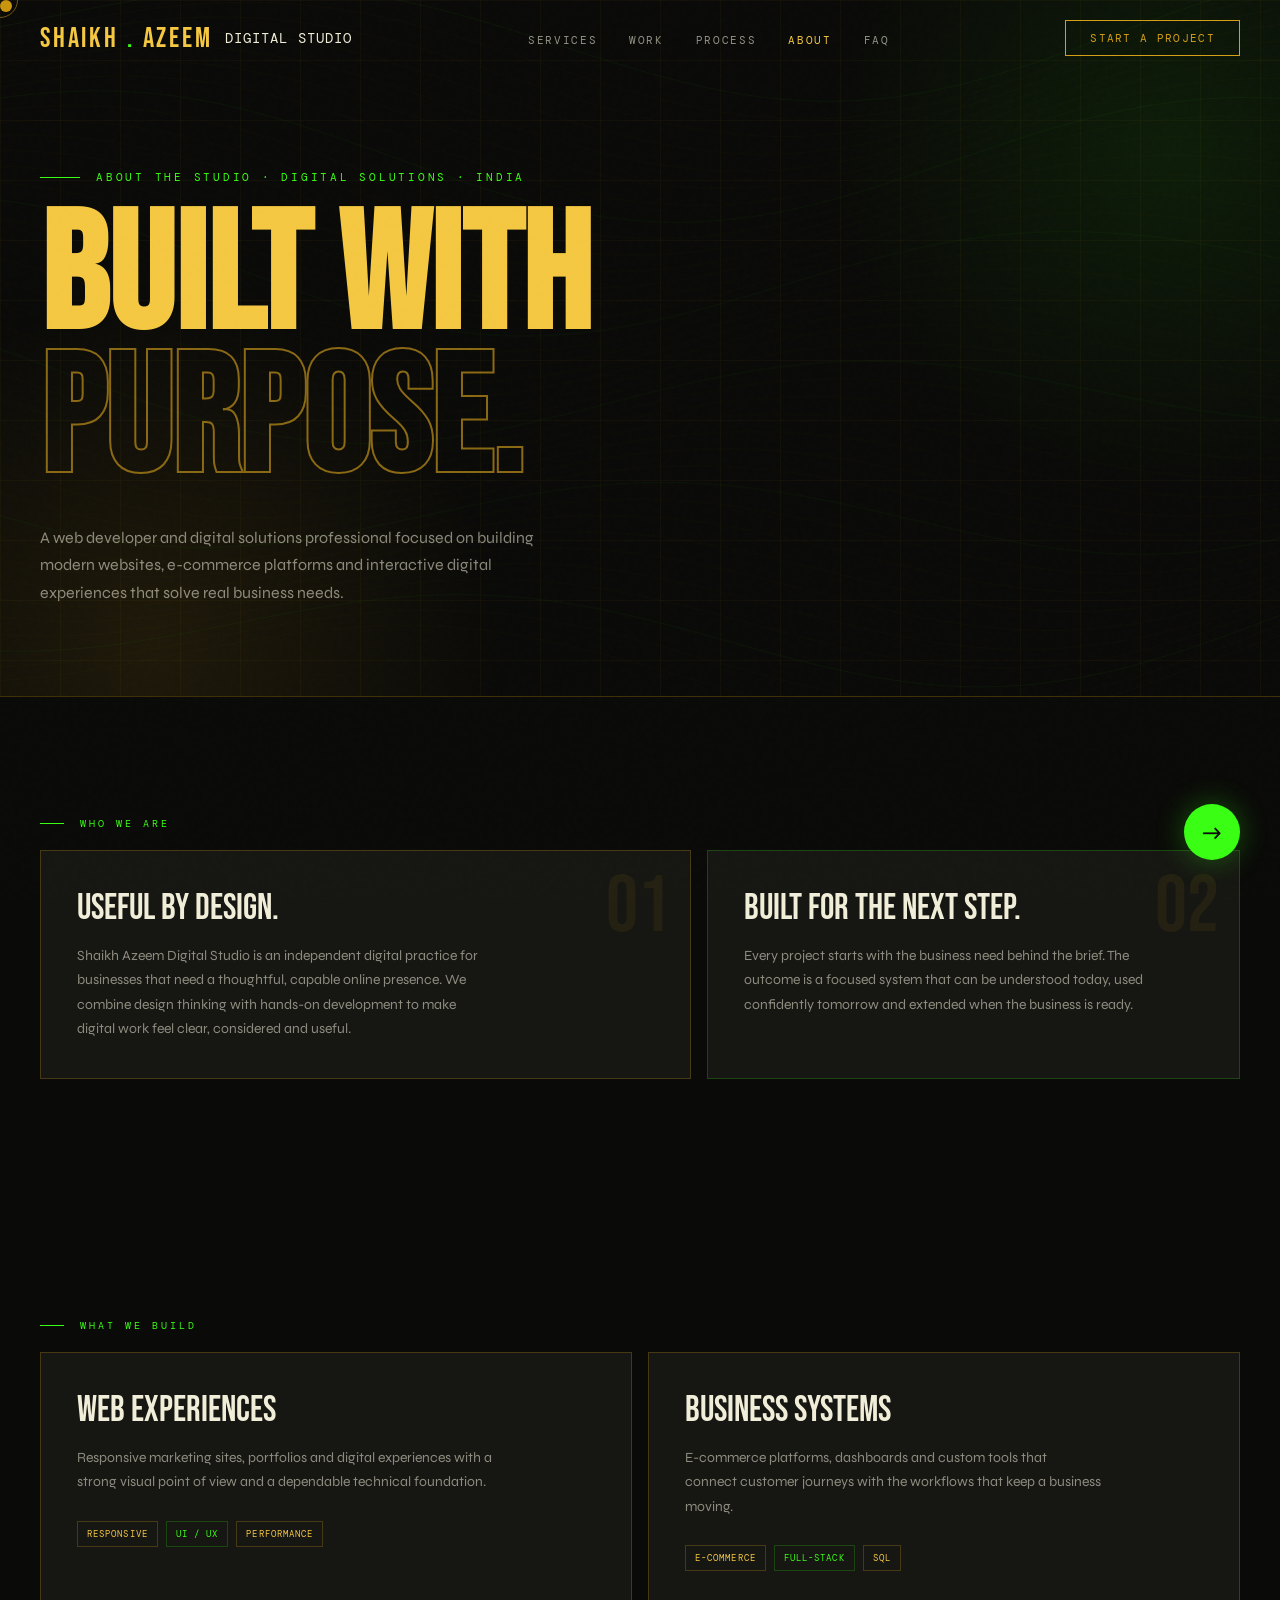
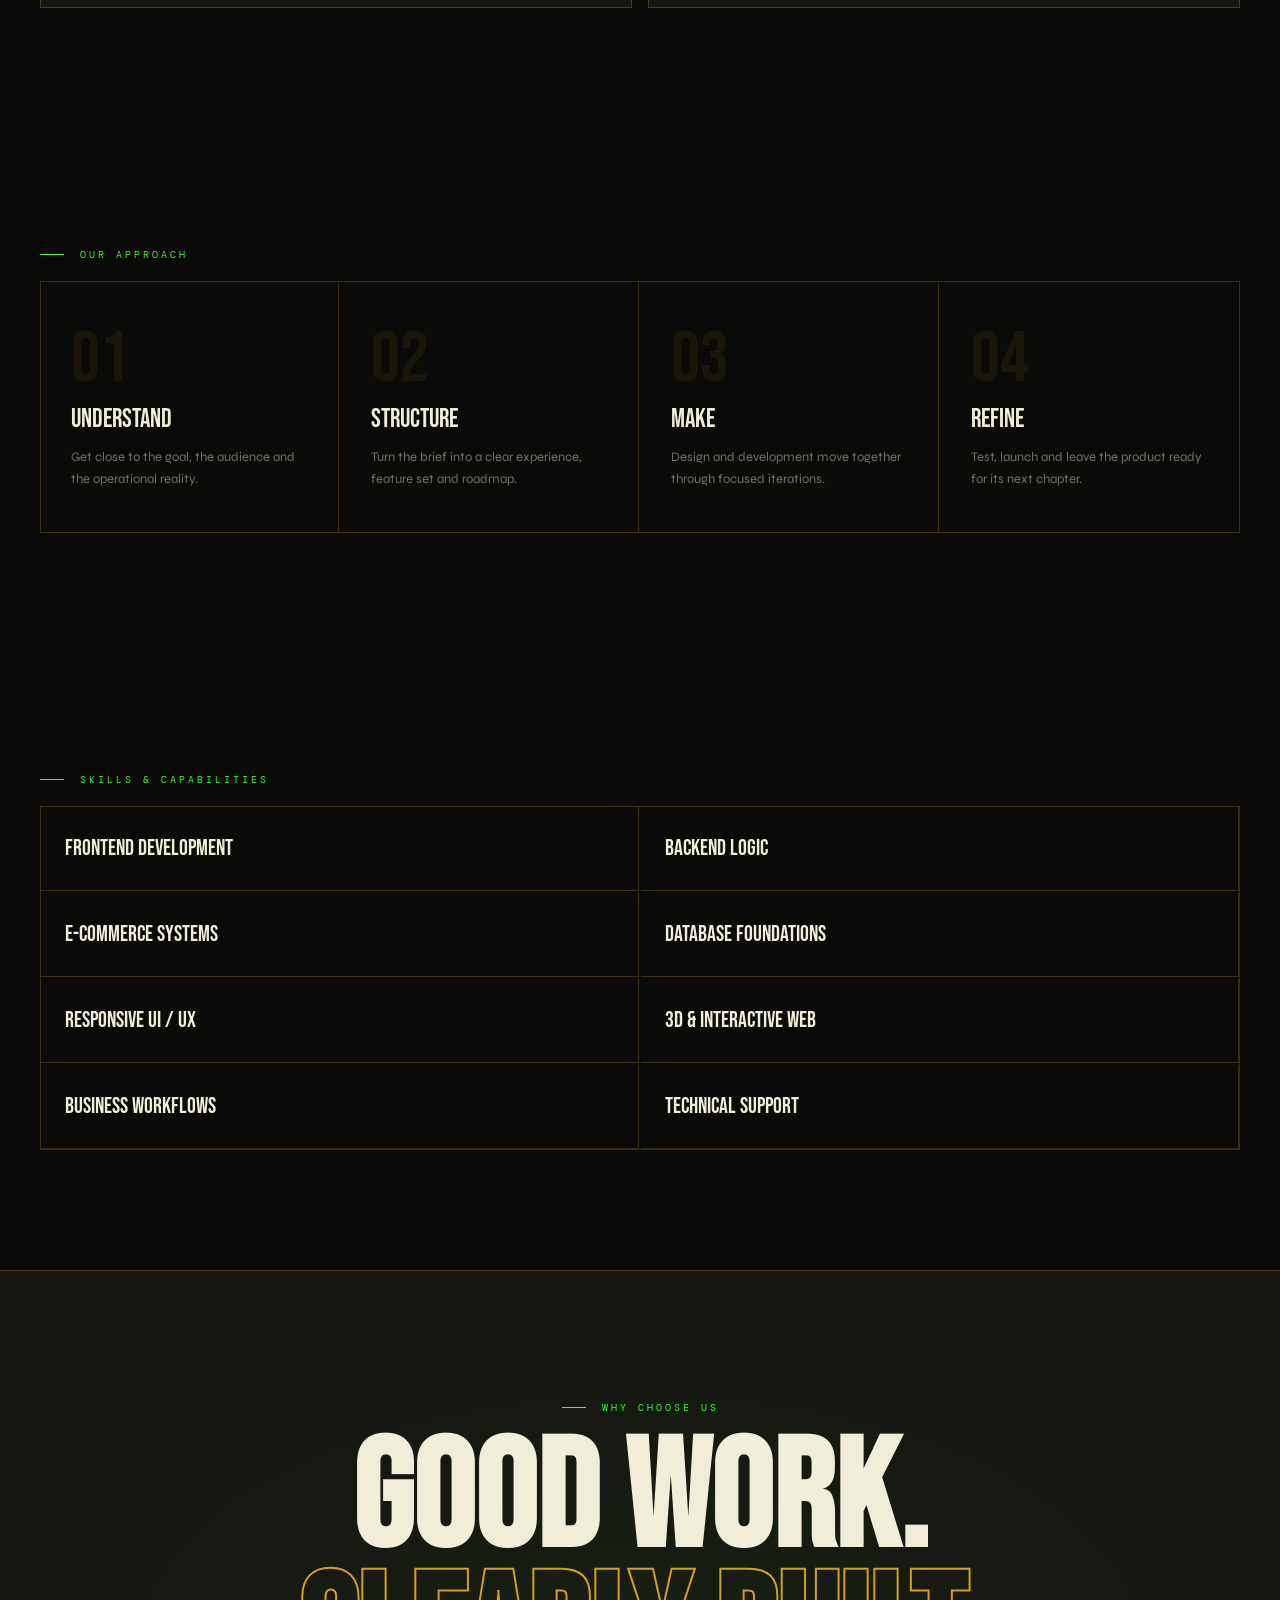
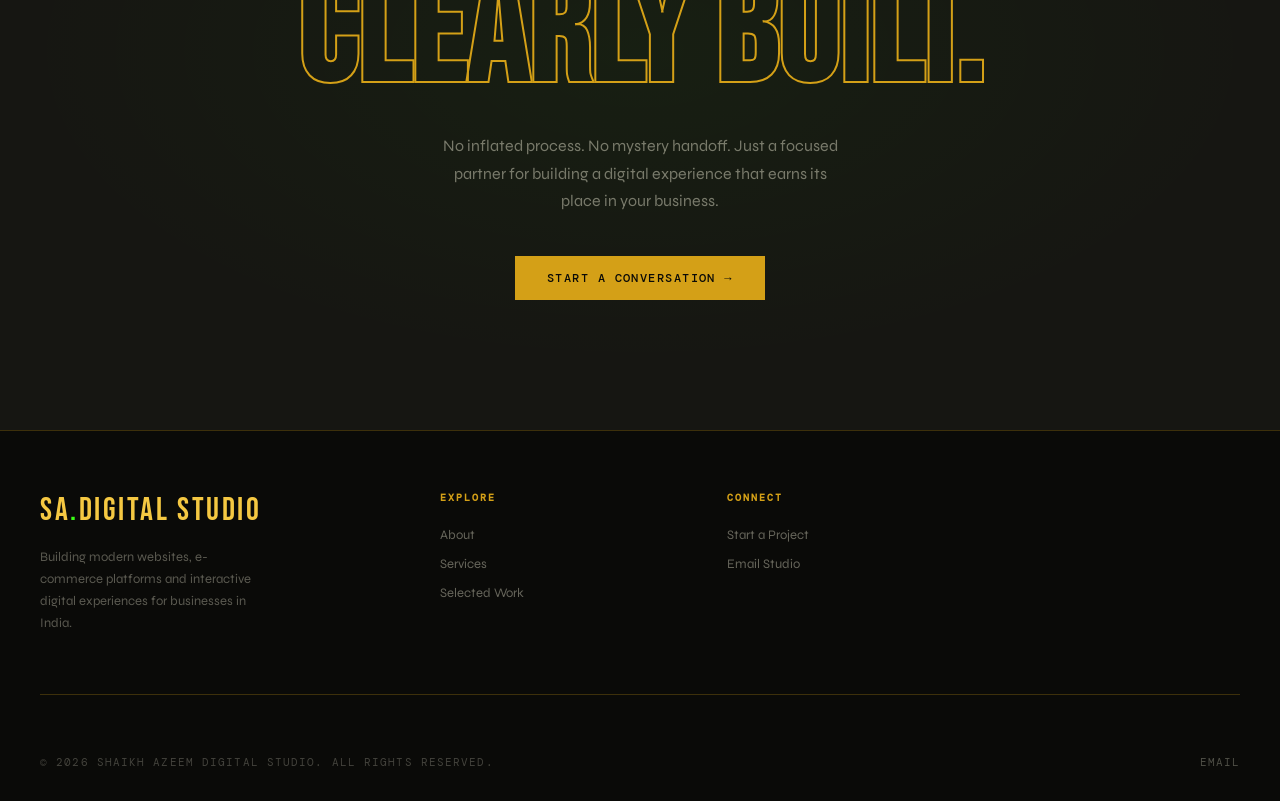
==== about.html @ 7c9f044b "Add files via upload" ====
<!doctype html>
<html lang="en">
<head><meta charset="UTF-8" /><meta name="viewport" content="width=device-width, initial-scale=1.0" /><title>About | Shaikh Azeem Digital Studio</title><link rel="preconnect" href="https://fonts.googleapis.com" /><link rel="preconnect" href="https://fonts.gstatic.com" crossorigin /><link href="https://fonts.googleapis.com/css2?family=Bebas+Neue&family=Syne:wght@400;500;600;700;800&family=DM+Mono:wght@300;400;500&display=swap" rel="stylesheet" /><link rel="stylesheet" href="shared.css" /></head>
<body><div id="cursor"></div><div id="cursor-ring"></div>
<nav id="nav"><a href="index.html" class="nav-logo">SHAIKH<span>.</span>AZEEM <small>DIGITAL STUDIO</small></a><ul class="nav-links"><li><a href="services.html">Services</a></li><li><a href="projects.html">Work</a></li><li><a href="index.html#process">Process</a></li><li><a href="about.html" class="active">About</a></li><li><a href="index.html#faq">FAQ</a></li></ul><a href="contact.html" class="nav-cta">Start a Project</a></nav>
<main><section class="page-hero"><canvas class="hero-canvas"></canvas><div class="hero-glow"></div><div class="hero-glow gold"></div><div class="page-hero-inner"><div class="eyebrow">ABOUT THE STUDIO · DIGITAL SOLUTIONS · INDIA</div><h1 class="hero-title"><span class="gold">BUILT WITH</span><br /><span class="stroke">PURPOSE.</span></h1><p class="hero-lede">A web developer and digital solutions professional focused on building modern websites, e-commerce platforms and interactive digital experiences that solve real business needs.</p></div></section>
<section class="page-section"><div class="section-label">Who We Are</div><div class="about-grid"><article class="panel reveal"><div class="number">01</div><h3>USEFUL BY DESIGN.</h3><p>Shaikh Azeem Digital Studio is an independent digital practice for businesses that need a thoughtful, capable online presence. We combine design thinking with hands-on development to make digital work feel clear, considered and useful.</p></article><article class="panel green reveal"><div class="number">02</div><h3>BUILT FOR THE NEXT STEP.</h3><p>Every project starts with the business need behind the brief. The outcome is a focused system that can be understood today, used confidently tomorrow and extended when the business is ready.</p></article></div></section>
<section class="page-section section-tight"><div class="section-label">What We Build</div><div class="two-col"><article class="info-block reveal"><h3>WEB EXPERIENCES</h3><p>Responsive marketing sites, portfolios and digital experiences with a strong visual point of view and a dependable technical foundation.</p><div class="tags"><span class="tag">Responsive</span><span class="tag green">UI / UX</span><span class="tag">Performance</span></div></article><article class="info-block reveal"><h3>BUSINESS SYSTEMS</h3><p>E-commerce platforms, dashboards and custom tools that connect customer journeys with the workflows that keep a business moving.</p><div class="tags"><span class="tag">E-Commerce</span><span class="tag green">Full-Stack</span><span class="tag">SQL</span></div></article></div></section>
<section class="page-section section-tight"><div class="section-label">Our Approach</div><div class="process-grid reveal"><div class="process-step"><div class="step-num">01</div><div class="step-title">UNDERSTAND</div><div class="step-desc">Get close to the goal, the audience and the operational reality.</div></div><div class="process-step"><div class="step-num">02</div><div class="step-title">STRUCTURE</div><div class="step-desc">Turn the brief into a clear experience, feature set and roadmap.</div></div><div class="process-step"><div class="step-num">03</div><div class="step-title">MAKE</div><div class="step-desc">Design and development move together through focused iterations.</div></div><div class="process-step"><div class="step-num">04</div><div class="step-title">REFINE</div><div class="step-desc">Test, launch and leave the product ready for its next chapter.</div></div></div></section>
<section class="page-section section-tight"><div class="section-label">Skills & Capabilities</div><div class="capability-list reveal"><div class="capability">Frontend Development</div><div class="capability">Backend Logic</div><div class="capability">E-Commerce Systems</div><div class="capability">Database Foundations</div><div class="capability">Responsive UI / UX</div><div class="capability">3D & Interactive Web</div><div class="capability">Business Workflows</div><div class="capability">Technical Support</div></div></section>
<section class="cta"><div class="section-label" style="justify-content:center">Why Choose Us</div><h2 class="cta-title reveal">GOOD WORK.<br /><span class="outline">CLEARLY BUILT.</span></h2><p class="cta-copy reveal">No inflated process. No mystery handoff. Just a focused partner for building a digital experience that earns its place in your business.</p><a href="contact.html" class="btn-primary reveal">Start a Conversation →</a></section></main>
<footer><div class="footer-inner"><div class="footer-top"><div class="footer-brand"><a href="index.html" class="logo">SA<span>.</span>DIGITAL STUDIO</a><p>Building modern websites, e-commerce platforms and interactive digital experiences for businesses in India.</p></div><div class="footer-col"><h4>Explore</h4><ul><li><a href="about.html">About</a></li><li><a href="services.html">Services</a></li><li><a href="projects.html">Selected Work</a></li></ul></div><div class="footer-col"><h4>Connect</h4><ul><li><a href="contact.html">Start a Project</a></li><li><a href="mailto:Shaikhazeem.official@gmail.com">Email Studio</a></li></ul></div></div><div class="footer-bottom"><span>© 2026 SHAIKH AZEEM DIGITAL STUDIO. ALL RIGHTS RESERVED.</span><div class="footer-socials"><a href="mailto:Shaikhazeem.official@gmail.com">EMAIL</a></div></div></div></footer>
<nav class="mobile-dock" aria-label="Mobile navigation"><a href="index.html"><span>⌂</span>HOME</a><a href="services.html"><span>▦</span>SERVICES</a><a href="projects.html"><span>◫</span>PROJECTS</a><a href="about.html" class="active"><span>◎</span>ABOUT</a><a href="contact.html"><span>✉</span>CONTACT</a></nav><a href="contact.html" class="float-btn" aria-label="Start a project">→</a><script src="shared.js"></script></body></html>
---- shared.css ----
#nav {
  position: fixed;
  top: 0;
  left: 0;
  right: 0;
  z-index: 1000;
  padding: 20px 40px;
  display: flex;
  align-items: center;
  justify-content: space-between;
  transition: all 0.4s ease;
}
#nav .nav-links {
  flex: 1;
  justify-content: center;
  min-width: 0;
}
#nav .nav-logo,
#nav .nav-cta {
  flex-shrink: 0;
}
:root {
  --gold: #d4a017;
  --gold-bright: #f5c842;
  --gold-dim: #8b6914;
  --black: #0a0a08;
  --black-mid: #111109;
  --black-card: #161612;
  --green: #39ff14;
  --green-dim: #1a7a05;
  --green-glow: rgba(57, 255, 20, 0.15);
  --cream: #f0edd8;
  --border-gold: rgba(212, 160, 23, 0.25);
  --border-green: rgba(57, 255, 20, 0.2);
}
* {
  margin: 0;
  padding: 0;
  box-sizing: border-box;
}
html {
  scroll-behavior: smooth;
}
body {
  background: var(--black);
  color: var(--cream);
  font-family: "Syne", sans-serif;
  overflow-x: hidden;
  -webkit-font-smoothing: antialiased;
}
body::before {
  content: "";
  position: fixed;
  inset: 0;
  background-image: url("data:image/svg+xml,%3Csvg viewBox='0 0 200 200' xmlns='http://www.w3.org/2000/svg'%3E%3Cfilter id='n'%3E%3CfeTurbulence type='fractalNoise' baseFrequency='.9' numOctaves='4' stitchTiles='stitch'/%3E%3C/filter%3E%3Crect width='100%25' height='100%25' filter='url(%23n)' opacity='.03'/%3E%3C/svg%3E");
  pointer-events: none;
  z-index: 9999;
  opacity: 0.4;
}
::selection {
  background: var(--gold);
  color: var(--black);
}
::-webkit-scrollbar {
  width: 6px;
}
::-webkit-scrollbar-track {
  background: var(--black);
}
::-webkit-scrollbar-thumb {
  background: var(--gold);
  border-radius: 3px;
}
.font-display,
.hero-title,
.section-title,
.cta-title,
.card-title,
.project-name,
.number,
.page-kicker {
  font-family: "Bebas Neue", sans-serif;
}
.font-mono,
.eyebrow,
.section-label,
.nav-links a,
.nav-cta,
.tag,
.footer-col h4,
.footer-bottom,
.mobile-dock a,
.form-label {
  font-family: "DM Mono", monospace;
}
#cursor {
  position: fixed;
  width: 12px;
  height: 12px;
  background: var(--gold);
  border-radius: 50%;
  pointer-events: none;
  z-index: 99999;
  transition: transform 0.15s ease;
  mix-blend-mode: difference;
}
#cursor-ring {
  position: fixed;
  width: 36px;
  height: 36px;
  border: 1px solid var(--gold);
  border-radius: 50%;
  pointer-events: none;
  z-index: 99998;
  transition:
    transform 0.4s cubic-bezier(0.22, 1, 0.36, 1),
    opacity 0.3s;
  transform: translate(-50%, -50%);
  opacity: 0.5;
}
#nav {
  position: fixed;
  top: 0;
  left: 0;
  right: 0;
  z-index: 1000;
  padding: 20px 40px;
  display: flex;
  align-items: center;
  justify-content: space-between;
  transition: all 0.4s ease;
}
#nav.scrolled {
  background: rgba(10, 10, 8, 0.92);
  backdrop-filter: blur(20px);
  padding: 14px 40px;
  border-bottom: 1px solid var(--border-gold);
}
.nav-logo {
  font-family: "Bebas Neue", sans-serif;
  font-size: 28px;
  letter-spacing: 0.1em;
  color: var(--gold-bright);
  text-decoration: none;
  display: flex;
  align-items: center;
  gap: 8px;
}
.nav-logo span {
  color: var(--green);
}
.nav-logo small {
  color: var(--cream);
  font:
    14px "DM Mono",
    monospace;
  margin-left: 4px;
  letter-spacing: 0.08em;
}
.nav-links {
  display: flex;
  gap: 32px;
  list-style: none;
}
.nav-links a {
  font-size: 11px;
  text-transform: uppercase;
  letter-spacing: 0.15em;
  color: rgba(240, 237, 216, 0.6);
  text-decoration: none;
  transition: color 0.3s;
}
.nav-links a:hover,
.nav-links a.active {
  color: var(--gold-bright);
}
.nav-cta,
.btn-primary,
.btn-outline {
  display: inline-flex;
  align-items: center;
  justify-content: center;
  gap: 8px;
  text-decoration: none;
  text-transform: uppercase;
  letter-spacing: 0.12em;
  transition: all 0.3s;
}
.nav-cta {
  font-size: 11px;
  padding: 10px 24px;
  border: 1px solid var(--gold);
  color: var(--gold);
  position: relative;
  overflow: hidden;
}
.nav-cta:hover {
  background: var(--gold);
  color: var(--black);
}
.btn-primary {
  padding: 14px 32px;
  background: var(--gold);
  color: var(--black);
  font:
    500 12px "DM Mono",
    monospace;
}
.btn-primary:hover {
  background: var(--gold-bright);
  transform: translateY(-2px);
}
.btn-outline {
  padding: 14px 32px;
  border: 1px solid rgba(57, 255, 20, 0.4);
  color: var(--green);
  font:
    12px "DM Mono",
    monospace;
}
.btn-outline:hover {
  background: var(--green-glow);
  border-color: var(--green);
  transform: translateY(-2px);
}
.page-hero {
  min-height: 72vh;
  display: flex;
  align-items: flex-end;
  padding: 170px 40px 90px;
  position: relative;
  overflow: hidden;
  border-bottom: 1px solid var(--border-gold);
}
.page-hero::before {
  content: "";
  position: absolute;
  inset: 0;
  background-image:
    linear-gradient(rgba(212, 160, 23, 0.04) 1px, transparent 1px),
    linear-gradient(90deg, rgba(212, 160, 23, 0.04) 1px, transparent 1px);
  background-size: 60px 60px;
}
.hero-canvas {
  position: absolute;
  inset: 0;
  width: 100%;
  height: 100%;
  opacity: 0.3;
  pointer-events: none;
}
.hero-glow {
  position: absolute;
  width: 700px;
  height: 700px;
  right: -240px;
  top: -200px;
  background: radial-gradient(circle, rgba(57, 255, 20, 0.08), transparent 70%);
  animation: glowPulse 6s ease-in-out infinite;
}
.hero-glow.gold {
  left: -200px;
  right: auto;
  top: auto;
  bottom: -300px;
  background: radial-gradient(circle, rgba(212, 160, 23, 0.1), transparent 70%);
}
.page-hero-inner {
  width: min(1400px, 100%);
  margin: auto;
  position: relative;
  z-index: 2;
}
.eyebrow,
.section-label {
  font-size: 11px;
  letter-spacing: 0.25em;
  text-transform: uppercase;
  color: var(--green);
  display: flex;
  align-items: center;
  gap: 16px;
  margin-bottom: 24px;
}
.eyebrow::before,
.section-label::before {
  content: "";
  width: 40px;
  height: 1px;
  background: var(--green);
}
.hero-title {
  font-size: clamp(80px, 13vw, 190px);
  line-height: 0.86;
  color: var(--cream);
  max-width: 100%;
  overflow-wrap: anywhere;
}
.hero-title .gold,
.section-title .g {
  color: var(--gold-bright);
}
.hero-title .stroke {
  -webkit-text-stroke: 2px var(--gold-dim);
  color: transparent;
}
.hero-lede {
  font-size: 16px;
  color: rgba(240, 237, 216, 0.55);
  max-width: 58ch;
  line-height: 1.7;
  margin-top: 30px;
}
.hero-actions {
  display: flex;
  gap: 16px;
  flex-wrap: wrap;
  margin-top: 40px;
}
.marquee-section {
  padding: 20px 0;
  overflow: hidden;
  border-top: 1px solid var(--border-gold);
  border-bottom: 1px solid var(--border-gold);
  background: var(--black-mid);
}
.marquee-track {
  display: flex;
  width: max-content;
  animation: marqueeRoll 25s linear infinite;
}
.marquee-item {
  font:
    14px "Bebas Neue",
    sans-serif;
  letter-spacing: 0.3em;
  color: rgba(240, 237, 216, 0.2);
  padding: 0 40px;
  display: flex;
  align-items: center;
  gap: 40px;
  white-space: nowrap;
}
.marquee-item .dot {
  width: 6px;
  height: 6px;
  background: var(--gold);
  border-radius: 50%;
  flex-shrink: 0;
}
.marquee-item.green .dot {
  background: var(--green);
}
.page-section {
  padding: 120px 40px;
  max-width: 1400px;
  margin: 0 auto;
}
.section-title {
  font-size: clamp(58px, 8vw, 110px);
  line-height: 0.88;
  color: var(--cream);
  margin-bottom: 60px;
}
.section-label {
  font-size: 10px;
  letter-spacing: 0.3em;
  margin-bottom: 20px;
}
.section-label::before {
  width: 24px;
}
.two-col {
  display: grid;
  grid-template-columns: 1fr 1fr;
  gap: 16px;
}
.panel,
.service-card,
.project-card,
.info-block {
  background: var(--black-card);
  border: 1px solid var(--border-gold);
  padding: 36px;
  position: relative;
  overflow: hidden;
  transition:
    border-color 0.4s,
    transform 0.4s;
}
.panel:hover,
.service-card:hover,
.project-card:hover,
.info-block:hover {
  border-color: var(--gold);
  transform: translateY(-4px);
}
.panel.green,
.service-card.green {
  border-color: var(--border-green);
}
.panel.green:hover,
.service-card.green:hover {
  border-color: var(--green);
}
.panel::after,
.service-card::after,
.project-card::after {
  content: "";
  position: absolute;
  top: 0;
  left: 0;
  right: 0;
  height: 2px;
  background: linear-gradient(90deg, transparent, var(--gold), transparent);
  transform: scaleX(0);
  transition: transform 0.4s;
}
.panel:hover::after,
.service-card:hover::after,
.project-card:hover::after {
  transform: scaleX(1);
}
.panel h3,
.info-block h3 {
  font:
    36px "Bebas Neue",
    sans-serif;
  color: var(--cream);
  margin-bottom: 14px;
}
.panel p,
.info-block p {
  font-size: 14px;
  color: rgba(240, 237, 216, 0.55);
  line-height: 1.75;
  max-width: 52ch;
}
.number {
  font-size: 80px;
  line-height: 1;
  color: rgba(212, 160, 23, 0.08);
  position: absolute;
  top: 16px;
  right: 20px;
}
.tag {
  font-size: 9px;
  letter-spacing: 0.12em;
  color: var(--gold-bright);
  padding: 6px 9px;
  border: 1px solid var(--border-gold);
  text-transform: uppercase;
}
.tag.green {
  color: var(--green);
  border-color: var(--border-green);
}
.tags {
  display: flex;
  flex-wrap: wrap;
  gap: 8px;
  margin-top: 26px;
}
.services-grid {
  display: grid;
  grid-template-columns: repeat(12, 1fr);
  gap: 16px;
}
.service-card {
  grid-column: span 4;
  min-height: 300px;
  padding: 32px;
}
.service-card.wide {
  grid-column: span 6;
}
.service-icon {
  width: 46px;
  height: 46px;
  border: 1px solid var(--border-gold);
  display: grid;
  place-items: center;
  color: var(--gold-bright);
  font:
    22px "Bebas Neue",
    sans-serif;
  margin-bottom: 28px;
}
.service-card.green .service-icon {
  border-color: var(--border-green);
  color: var(--green);
}
.service-card h3 {
  font:
    32px/1 "Bebas Neue",
    sans-serif;
  margin-bottom: 14px;
}
.service-card p {
  font-size: 13px;
  line-height: 1.7;
  color: rgba(240, 237, 216, 0.5);
  max-width: 36ch;
}
.service-arrow {
  position: absolute;
  bottom: 28px;
  right: 28px;
  width: 36px;
  height: 36px;
  border: 1px solid var(--border-gold);
  display: grid;
  place-items: center;
  color: var(--gold);
}
.service-card:hover .service-arrow {
  background: var(--gold);
  color: var(--black);
}
.about-grid {
  display: grid;
  grid-template-columns: 1.1fr 0.9fr;
  gap: 16px;
}
.capability-list {
  display: grid;
  grid-template-columns: 1fr 1fr;
  gap: 2px;
  border: 1px solid var(--border-gold);
  margin-top: 16px;
}
.capability {
  padding: 28px 24px;
  border-right: 1px solid var(--border-gold);
  border-bottom: 1px solid var(--border-gold);
  font:
    22px "Bebas Neue",
    sans-serif;
  color: var(--cream);
  transition: background 0.3s;
}
.capability:hover {
  background: rgba(212, 160, 23, 0.05);
  color: var(--gold-bright);
}
.process-grid {
  display: grid;
  grid-template-columns: repeat(4, 1fr);
  border: 1px solid var(--border-gold);
  gap: 2px;
}
.process-step {
  padding: 42px 30px;
  border-right: 1px solid var(--border-gold);
  min-height: 240px;
}
.process-step:last-child {
  border-right: 0;
}
.step-num {
  font:
    72px/1 "Bebas Neue",
    sans-serif;
  color: rgba(212, 160, 23, 0.08);
}
.step-title {
  font:
    26px "Bebas Neue",
    sans-serif;
  margin: 8px 0 12px;
}
.step-desc {
  font-size: 13px;
  line-height: 1.65;
  color: rgba(240, 237, 216, 0.45);
}
.projects-band {
  background: var(--black-mid);
  max-width: none;
}
.projects-band > .inner {
  max-width: 1400px;
  margin: auto;
}
.featured-project {
  display: grid;
  grid-template-columns: 1.1fr 0.9fr;
  gap: 70px;
  align-items: center;
  margin-top: 60px;
  padding-bottom: 70px;
  border-bottom: 1px solid var(--border-gold);
}
.project-visual {
  aspect-ratio: 16/10;
  border: 1px solid var(--border-gold);
  background: linear-gradient(135deg, #282515, #10140d);
  position: relative;
  overflow: hidden;
}
.project-visual img {
  width: 100%;
  height: 100%;
  object-fit: cover;
  filter: grayscale(30%) brightness(0.8);
  transition:
    transform 0.6s,
    filter 0.6s;
}
.project-visual:hover img {
  transform: scale(1.05);
  filter: grayscale(0) brightness(1);
}
.proj-overlay {
  position: absolute;
  inset: 0;
  background: linear-gradient(135deg, rgba(212, 160, 23, 0.2), transparent 60%);
  pointer-events: none;
}
.proj-label {
  position: absolute;
  top: 16px;
  left: 16px;
  background: var(--gold);
  color: var(--black);
  padding: 6px 12px;
  font:
    9px "DM Mono",
    monospace;
  letter-spacing: 0.2em;
  text-transform: uppercase;
}
.project-name {
  font-size: clamp(48px, 6vw, 78px);
  line-height: 0.9;
  margin: 8px 0 18px;
}
.project-copy {
  font-size: 14px;
  line-height: 1.75;
  color: rgba(240, 237, 216, 0.5);
  max-width: 48ch;
}
.project-grid {
  display: grid;
  grid-template-columns: repeat(3, 1fr);
  gap: 16px;
  margin-top: 60px;
}
.project-card {
  padding: 0;
}
.project-card .project-visual {
  border: 0;
  aspect-ratio: 16/10;
}
.project-card .project-card-body {
  padding: 24px;
}
.project-card h3 {
  font:
    30px "Bebas Neue",
    sans-serif;
  margin: 10px 0;
}
.project-card p {
  font-size: 13px;
  line-height: 1.65;
  color: rgba(240, 237, 216, 0.5);
  min-height: 64px;
}
.project-card .proj-link {
  display: inline-block;
  color: var(--gold);
  font:
    11px "DM Mono",
    monospace;
  letter-spacing: 0.15em;
  text-transform: uppercase;
  text-decoration: none;
  margin-top: 22px;
}
.cta {
  max-width: none;
  background: var(--black-card);
  border-top: 1px solid var(--border-gold);
  text-align: center;
  padding: 130px 40px;
  position: relative;
  overflow: hidden;
}
.cta::before {
  content: "";
  position: absolute;
  inset: 0;
  background: radial-gradient(
    ellipse 70% 60% at 50% 50%,
    rgba(57, 255, 20, 0.04),
    transparent 70%
  );
}
.cta-title {
  font-size: clamp(72px, 12vw, 180px);
  line-height: 0.88;
  position: relative;
}
.cta-title .outline {
  -webkit-text-stroke: 2px var(--gold);
  color: transparent;
}
.cta-copy {
  position: relative;
  color: rgba(240, 237, 216, 0.45);
  max-width: 44ch;
  line-height: 1.7;
  margin: 28px auto 42px;
}
.form-layout {
  display: grid;
  grid-template-columns: 1.15fr 0.85fr;
  gap: 80px;
  align-items: start;
}
.contact-form {
  display: grid;
  grid-template-columns: 1fr 1fr;
  gap: 22px 16px;
}
.field {
  display: flex;
  flex-direction: column;
  gap: 9px;
}
.field.full {
  grid-column: 1/-1;
}
.form-label {
  font-size: 10px;
  letter-spacing: 0.18em;
  color: var(--gold);
  text-transform: uppercase;
}
.field input,
.field select,
.field textarea {
  width: 100%;
  background: var(--black-card);
  border: 1px solid var(--border-gold);
  color: var(--cream);
  font:
    14px "Syne",
    sans-serif;
  padding: 15px 14px;
  outline: none;
  transition: border-color 0.3s;
}
.field input:focus,
.field select:focus,
.field textarea:focus {
  border-color: var(--gold);
}
.field textarea {
  min-height: 150px;
  resize: vertical;
}
.field select option {
  background: var(--black-card);
}
.contact-details {
  border-top: 1px solid var(--border-gold);
}
.contact-line {
  padding: 24px 0;
  border-bottom: 1px solid var(--border-gold);
}
.contact-line small {
  display: block;
  font:
    10px "DM Mono",
    monospace;
  letter-spacing: 0.18em;
  color: var(--green);
  margin-bottom: 8px;
}
.contact-line strong,
.contact-line a {
  font:
    22px "Bebas Neue",
    sans-serif;
  color: var(--cream);
  text-decoration: none;
}
.contact-line a:hover {
  color: var(--gold-bright);
}
footer {
  background: var(--black);
  border-top: 1px solid var(--border-gold);
  padding: 60px 40px 32px;
}
.footer-inner {
  max-width: 1400px;
  margin: auto;
}
.footer-top {
  display: grid;
  grid-template-columns: 1.5fr 1fr 1fr 1fr;
  gap: 60px;
  margin-bottom: 60px;
  padding-bottom: 60px;
  border-bottom: 1px solid var(--border-gold);
}
.footer-brand .logo {
  font:
    32px "Bebas Neue",
    sans-serif;
  color: var(--gold-bright);
  letter-spacing: 0.08em;
  text-decoration: none;
}
.footer-brand .logo span {
  color: var(--green);
}
.footer-brand p {
  font-size: 13px;
  color: rgba(240, 237, 216, 0.35);
  line-height: 1.7;
  max-width: 28ch;
  margin-top: 16px;
}
.footer-col h4 {
  font-size: 10px;
  letter-spacing: 0.2em;
  text-transform: uppercase;
  color: var(--gold);
  margin-bottom: 20px;
}
.footer-col ul {
  list-style: none;
}
.footer-col li {
  margin-bottom: 10px;
}
.footer-col a {
  font-size: 13px;
  color: rgba(240, 237, 216, 0.4);
  text-decoration: none;
}
.footer-col a:hover {
  color: var(--cream);
}
.footer-bottom {
  display: flex;
  align-items: center;
  justify-content: space-between;
  gap: 16px;
  flex-wrap: wrap;
  font-size: 11px;
  color: rgba(240, 237, 216, 0.25);
  letter-spacing: 0.1em;
}
.footer-socials {
  display: flex;
  gap: 16px;
}
.footer-socials a {
  color: rgba(240, 237, 216, 0.3);
  text-decoration: none;
}
.float-btn {
  position: fixed;
  bottom: 40px;
  right: 40px;
  z-index: 500;
  width: 56px;
  height: 56px;
  background: var(--green);
  border-radius: 50%;
  display: grid;
  place-items: center;
  box-shadow: 0 0 30px rgba(57, 255, 20, 0.3);
  animation: floatBounce 3s ease-in-out infinite;
  text-decoration: none;
  color: var(--black);
  font-size: 24px;
}
.mobile-dock {
  display: none;
}
.reveal {
  opacity: 0;
  transform: translateY(40px);
  filter: blur(6px);
  transition:
    opacity 0.9s cubic-bezier(0.22, 1, 0.36, 1),
    transform 0.9s cubic-bezier(0.22, 1, 0.36, 1),
    filter 0.9s;
}
.reveal.visible {
  opacity: 1;
  transform: translateY(0);
  filter: blur(0);
}
.reveal-l {
  opacity: 0;
  transform: translateX(-40px);
  transition:
    opacity 0.9s,
    transform 0.9s;
}
.reveal-l.visible {
  opacity: 1;
  transform: translateX(0);
}
.reveal-r {
  opacity: 0;
  transform: translateX(40px);
  transition:
    opacity 0.9s,
    transform 0.9s;
}
.reveal-r.visible {
  opacity: 1;
  transform: translateX(0);
}
@keyframes glowPulse {
  0%,
  100% {
    opacity: 1;
  }
  50% {
    opacity: 0.4;
  }
}
@keyframes marqueeRoll {
  0% {
    transform: translateX(0);
  }
  100% {
    transform: translateX(-50%);
  }
}
@keyframes floatBounce {
  0%,
  100% {
    transform: translateY(0);
  }
  50% {
    transform: translateY(-8px);
  }
}
@keyframes fadeUp {
  from {
    opacity: 0;
    transform: translateY(30px);
    filter: blur(8px);
  }
  to {
    opacity: 1;
    transform: translateY(0);
    filter: blur(0);
  }
}
@media (max-width: 900px) {
  #nav {
    padding: 16px 20px;
  }
  .nav-links {
    display: none;
  }
  .page-hero {
    min-height: 70vh;
    padding: 140px 20px 70px;
  }
  .hero-title {
    font-size: clamp(72px, 14vw, 130px);
  }
  .page-section {
    padding: 80px 20px;
  }
  .services-grid {
    grid-template-columns: 1fr 1fr;
  }
  .service-card,
  .service-card.wide {
    grid-column: span 1;
  }
  .about-grid,
  .featured-project,
  .form-layout {
    grid-template-columns: 1fr;
    gap: 36px;
  }
  .process-grid {
    grid-template-columns: 1fr 1fr;
  }
  .process-step:nth-child(2) {
    border-right: 0;
  }
  .project-grid {
    grid-template-columns: 1fr;
  }
  .footer-top {
    grid-template-columns: 1fr 1fr;
    gap: 32px;
  }
  .float-btn {
    bottom: 80px;
    right: 20px;
  }
  .mobile-dock {
    position: fixed;
    display: flex;
    bottom: 0;
    left: 0;
    right: 0;
    height: 66px;
    z-index: 1100;
    background: rgba(10, 10, 8, 0.95);
    backdrop-filter: blur(20px);
    border-top: 1px solid var(--border-gold);
    justify-content: space-around;
    padding: 8px 6px calc(8px + env(safe-area-inset-bottom));
  }
  .mobile-dock a {
    color: rgba(240, 237, 216, 0.45);
    font-size: 8px;
    letter-spacing: 0.08em;
    text-decoration: none;
    text-align: center;
    display: flex;
    flex-direction: column;
    align-items: center;
    justify-content: center;
    gap: 4px;
    min-width: 54px;
  }
  .mobile-dock a span {
    font:
      18px "Syne",
      sans-serif;
    line-height: 1;
    color: var(--cream);
  }
  .mobile-dock a.active,
  .mobile-dock a.active span {
    color: var(--gold-bright);
  }
  body {
    padding-bottom: 66px;
  }
}
@media (max-width: 600px) {
  #nav {
    padding: 14px 16px;
  }
  .nav-logo {
    font-size: 22px;
    gap: 4px;
  }
  .nav-logo small {
    font-size: 9px;
    margin-left: 2px;
  }
  .nav-cta {
    padding: 9px 10px;
    font-size: 9px;
  }
  .page-hero {
    min-height: 64vh;
    padding: 120px 16px 58px;
  }
  .hero-title {
    font-size: clamp(54px, 16.5vw, 92px);
    line-height: 0.9;
  }
  .hero-title .stroke,
  .cta-title .outline {
    -webkit-text-stroke-width: 1px;
  }
  .eyebrow {
    font-size: 9px;
    letter-spacing: 0.14em;
    gap: 10px;
    margin-bottom: 18px;
  }
  .eyebrow::before {
    width: 24px;
  }
  .hero-lede {
    font-size: 14px;
    line-height: 1.65;
    margin-top: 22px;
  }
  .hero-actions {
    flex-direction: column;
    width: 100%;
    gap: 10px;
    margin-top: 30px;
  }
  .btn-primary,
  .btn-outline {
    width: 100%;
    padding: 13px 18px;
    font-size: 11px;
  }
  .page-section,
  .cta {
    padding: 64px 16px;
  }
  .section-label {
    font-size: 9px;
  }
  .section-title {
    font-size: clamp(46px, 13.5vw, 68px);
    margin-bottom: 36px;
  }
  .services-grid {
    grid-template-columns: 1fr;
    gap: 10px;
  }
  .service-card,
  .service-card.wide {
    min-height: 260px;
  }
  .panel,
  .service-card {
    padding: 26px 24px;
  }
  .capability-list {
    grid-template-columns: 1fr;
  }
  .capability {
    border-right: 0;
  }
  .process-grid {
    grid-template-columns: 1fr;
  }
  .process-step {
    border-right: 0;
    border-bottom: 1px solid var(--border-gold);
    padding: 32px 24px;
  }
  .process-step:last-child {
    border-bottom: 0;
  }
  .featured-project {
    margin-top: 36px;
    padding-bottom: 44px;
  }
  .project-name {
    font-size: clamp(46px, 12vw, 64px);
  }
  .project-grid {
    margin-top: 40px;
  }
  .contact-form {
    grid-template-columns: 1fr;
  }
  .field.full {
    grid-column: auto;
  }
  .form-layout {
    gap: 42px;
  }
  .cta-title {
    font-size: clamp(60px, 17vw, 96px);
  }
  .footer-top {
    grid-template-columns: 1fr;
    gap: 28px;
    margin-bottom: 36px;
    padding-bottom: 36px;
  }
  .footer-bottom {
    align-items: flex-start;
    flex-direction: column;
  }
  footer {
    padding: 48px 16px 24px;
  }
  .marquee-item {
    font-size: 11px;
    padding: 0 24px;
    gap: 24px;
  }
}
@media (pointer: coarse) {
  #cursor,
  #cursor-ring {
    display: none;
  }
}
body.case-study-open {
  overflow: hidden;
}
body.case-study-open main {
  overflow-x: hidden;
}
.case-study {
  overflow-x: hidden;
}

body.case-study-open {
  overflow: hidden;
}
.case-study {
  position: fixed;
  inset: 0;
  z-index: 1200;
  background: rgba(10, 10, 8, 0.98);
  overflow-y: auto;
  opacity: 0;
  visibility: hidden;
  transform: translateY(18px);
  transition:
    opacity 0.45s ease,
    transform 0.45s ease,
    visibility 0.45s;
}
.case-study.is-open {
  opacity: 1;
  visibility: visible;
  transform: translateY(0);
}
.case-study-shell {
  width: min(1400px, 100%);
  margin: auto;
  min-height: 100%;
  padding: 120px 40px 80px;
  position: relative;
}
.case-study-close {
  position: fixed;
  top: 24px;
  right: 40px;
  z-index: 3;
  background: var(--black);
  border: 1px solid var(--gold);
  color: var(--gold-bright);
  padding: 12px 16px;
  font:
    11px "DM Mono",
    monospace;
  letter-spacing: 0.14em;
  cursor: pointer;
  transition:
    background 0.3s,
    color 0.3s;
}
.case-study-close span {
  font-size: 18px;
  line-height: 0;
  vertical-align: -2px;
  margin-left: 6px;
}
.case-study-close:hover {
  background: var(--gold);
  color: var(--black);
}
.case-study-hero {
  display: grid;
  grid-template-columns: 0.85fr 1.15fr;
  gap: 56px;
  align-items: end;
  padding-bottom: 58px;
  border-bottom: 1px solid var(--border-gold);
}
.case-study-kicker,
.case-study-label {
  font:
    10px "DM Mono",
    monospace;
  letter-spacing: 0.22em;
  text-transform: uppercase;
  color: var(--green);
}
.case-study-kicker {
  margin-bottom: 22px;
}
.case-study-hero h1 {
  font:
    clamp(70px, 11vw, 160px)/0.82 "Bebas Neue",
    sans-serif;
  color: var(--gold-bright);
  overflow-wrap: anywhere;
}
.case-study-hero-copy > p {
  max-width: 46ch;
  margin-top: 28px;
  color: rgba(240, 237, 216, 0.58);
  font-size: 15px;
  line-height: 1.75;
}
.case-study-hero-image {
  aspect-ratio: 16/10;
  border: 1px solid var(--border-gold);
  overflow: hidden;
  background: var(--black-card);
}
.case-study-hero-image img {
  width: 100%;
  height: 100%;
  object-fit: cover;
  filter: grayscale(20%) brightness(0.8);
  transition:
    transform 0.7s,
    filter 0.7s;
}
.case-study-hero-image:hover img {
  transform: scale(1.04);
  filter: grayscale(0) brightness(1);
}
.case-study-body {
  padding-top: 58px;
}
.case-study-intro {
  display: grid;
  grid-template-columns: 0.85fr 1.15fr;
  gap: 56px;
  padding-bottom: 58px;
  border-bottom: 1px solid var(--border-gold);
}
.case-study-intro p,
.case-study-result p {
  max-width: 70ch;
  color: rgba(240, 237, 216, 0.62);
  font-size: 16px;
  line-height: 1.85;
}
.case-study-columns {
  display: grid;
  grid-template-columns: 1fr 1fr;
  gap: 16px;
  padding: 58px 0;
  border-bottom: 1px solid var(--border-gold);
}
.case-study-columns > section {
  border: 1px solid var(--border-gold);
  padding: 30px;
  background: rgba(22, 22, 18, 0.55);
}
.case-study-list {
  list-style: none;
  margin-top: 24px;
  display: grid;
  gap: 15px;
}
.case-study-list li {
  font-size: 14px;
  color: var(--cream);
  line-height: 1.45;
  padding-left: 24px;
  position: relative;
}
.case-study-list li::before {
  content: "/";
  position: absolute;
  left: 0;
  color: var(--gold-bright);
  font:
    18px "Bebas Neue",
    sans-serif;
}
.case-study-tech,
.case-study-result {
  padding: 58px 0;
  border-bottom: 1px solid var(--border-gold);
}
.case-study-tags {
  display: flex;
  flex-wrap: wrap;
  gap: 10px;
  margin-top: 24px;
}
.case-study-tags span {
  border: 1px solid var(--border-gold);
  padding: 10px 13px;
  color: var(--gold-bright);
  font:
    11px "DM Mono",
    monospace;
}
.case-study-result p {
  margin-top: 24px;
}
.case-study-gallery {
  padding: 58px 0 0;
}
.gallery-grid {
  display: grid;
  grid-template-columns: repeat(12, 1fr);
  gap: 14px;
  margin-top: 24px;
}
.gallery-item {
  grid-column: span 6;
  aspect-ratio: 16/10;
  padding: 0;
  border: 1px solid var(--border-gold);
  background: var(--black-card);
  overflow: hidden;
  cursor: pointer;
}
.gallery-item:nth-child(1) {
  grid-column: span 7;
}
.gallery-item:nth-child(2) {
  grid-column: span 5;
}
.gallery-item img {
  width: 100%;
  height: 100%;
  object-fit: cover;
  filter: grayscale(35%) brightness(0.78);
  transition:
    transform 0.5s,
    filter 0.5s;
}
.gallery-item:hover img {
  transform: scale(1.05);
  filter: grayscale(0) brightness(1);
}
.case-study-action {
  text-align: center;
  padding: 64px 0 10px;
}
.case-study-action .btn-primary {
  background: var(--green);
  color: var(--black);
  box-shadow: 0 0 28px rgba(57, 255, 20, 0.15);
}
.case-study-action .btn-primary:hover {
  background: #7dff68;
}
.case-lightbox {
  position: fixed;
  inset: 0;
  z-index: 1400;
  background: rgba(10, 10, 8, 0.97);
  display: none;
  align-items: center;
  justify-content: center;
  padding: 80px;
}
.case-lightbox.is-open {
  display: flex;
}
.case-lightbox figure {
  max-width: min(1100px, 90vw);
  max-height: 82vh;
  margin: 0;
}
.case-lightbox img {
  display: block;
  max-width: 100%;
  max-height: 82vh;
  object-fit: contain;
  border: 1px solid var(--border-gold);
}
.lightbox-close,
.lightbox-prev,
.lightbox-next {
  position: absolute;
  border: 1px solid var(--border-gold);
  background: var(--black-card);
  color: var(--gold-bright);
  cursor: pointer;
  font:
    32px/1 "Bebas Neue",
    sans-serif;
  width: 48px;
  height: 48px;
  transition:
    background 0.3s,
    color 0.3s;
}
.lightbox-close:hover,
.lightbox-prev:hover,
.lightbox-next:hover {
  background: var(--gold);
  color: var(--black);
}
.lightbox-close {
  top: 24px;
  right: 32px;
}
.lightbox-prev {
  left: 32px;
  top: 50%;
  margin-top: -24px;
}
.lightbox-next {
  right: 32px;
  top: 50%;
  margin-top: -24px;
}
@media (max-width: 900px) {
  .case-study-shell {
    padding: 100px 20px 80px;
  }
  .case-study-close {
    top: 16px;
    right: 20px;
  }
  .case-study-hero,
  .case-study-intro {
    grid-template-columns: 1fr;
    gap: 30px;
  }
  .case-study-hero {
    padding-bottom: 42px;
  }
  .case-study-hero h1 {
    font-size: clamp(72px, 16vw, 130px);
  }
  .case-study-body {
    padding-top: 42px;
  }
  .case-study-columns {
    padding: 42px 0;
  }
  .case-study-tech,
  .case-study-result,
  .case-study-gallery {
    padding: 42px 0;
  }
  .case-lightbox {
    padding: 60px 20px;
  }
  .lightbox-prev {
    left: 12px;
  }
  .lightbox-next {
    right: 12px;
  }
}
@media (max-width: 600px) {
  .case-study-shell {
    padding: 88px 16px 90px;
  }
  .case-study-close {
    top: 12px;
    right: 16px;
    padding: 10px 12px;
    font-size: 9px;
  }
  .case-study-kicker {
    font-size: 9px;
    line-height: 1.6;
  }
  .case-study-hero h1 {
    font-size: clamp(58px, 18vw, 94px);
  }
  .case-study-hero-copy > p {
    font-size: 14px;
    margin-top: 20px;
  }
  .case-study-columns {
    grid-template-columns: 1fr;
    gap: 10px;
  }
  .case-study-columns > section {
    padding: 24px;
  }
  .case-study-intro p,
  .case-study-result p {
    font-size: 14px;
  }
  .gallery-grid {
    grid-template-columns: 1fr 1fr;
    gap: 8px;
  }
  .gallery-item,
  .gallery-item:nth-child(1),
  .gallery-item:nth-child(2) {
    grid-column: span 1;
  }
  .case-study-action {
    padding: 48px 0 0;
  }
  .case-study-action .btn-primary {
    width: 100%;
    padding: 16px 12px;
    font-size: 10px;
  }
  .case-lightbox {
    padding: 56px 12px;
  }
  .case-lightbox figure {
    max-width: calc(100vw - 24px);
  }
  .lightbox-close {
    top: 12px;
    right: 16px;
  }
  .lightbox-prev,
  .lightbox-next {
    width: 40px;
    height: 40px;
    font-size: 27px;
  }
  .lightbox-prev {
    left: 8px;
  }
  .lightbox-next {
    right: 8px;
  }
}
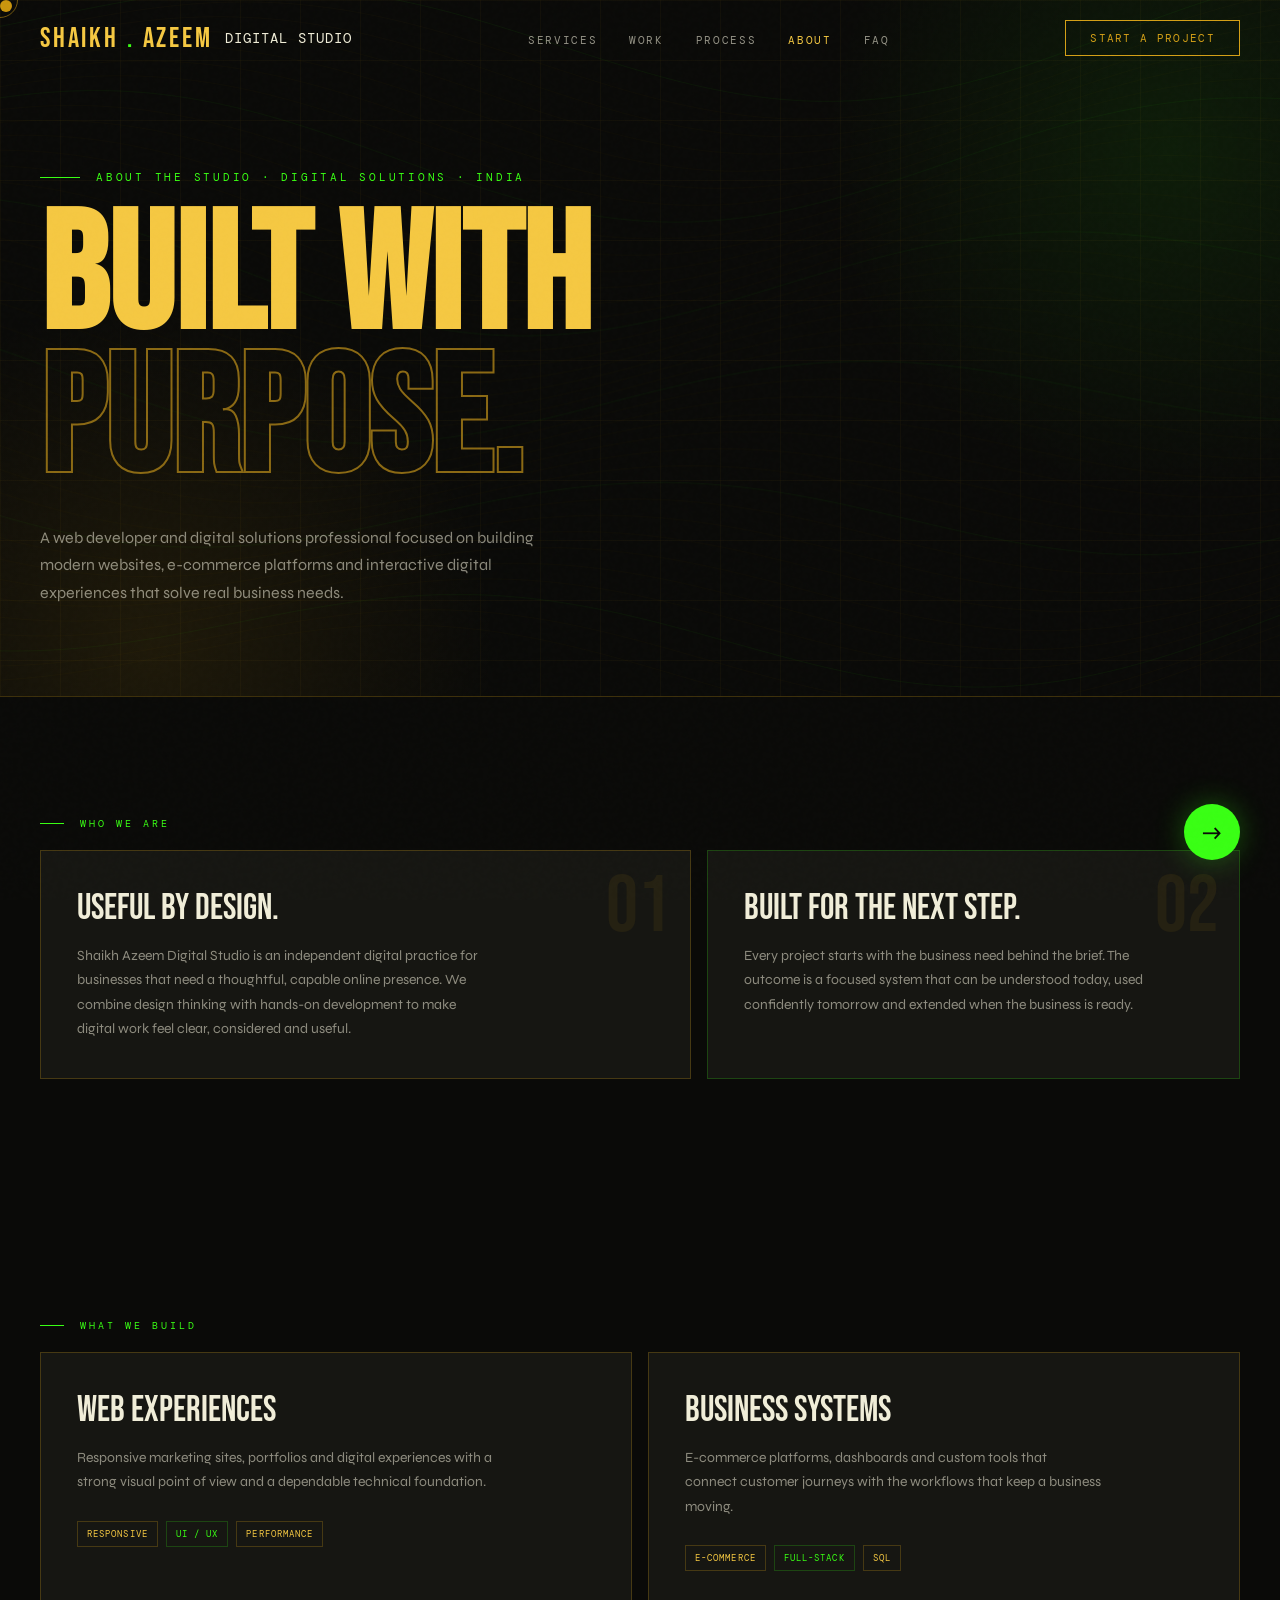
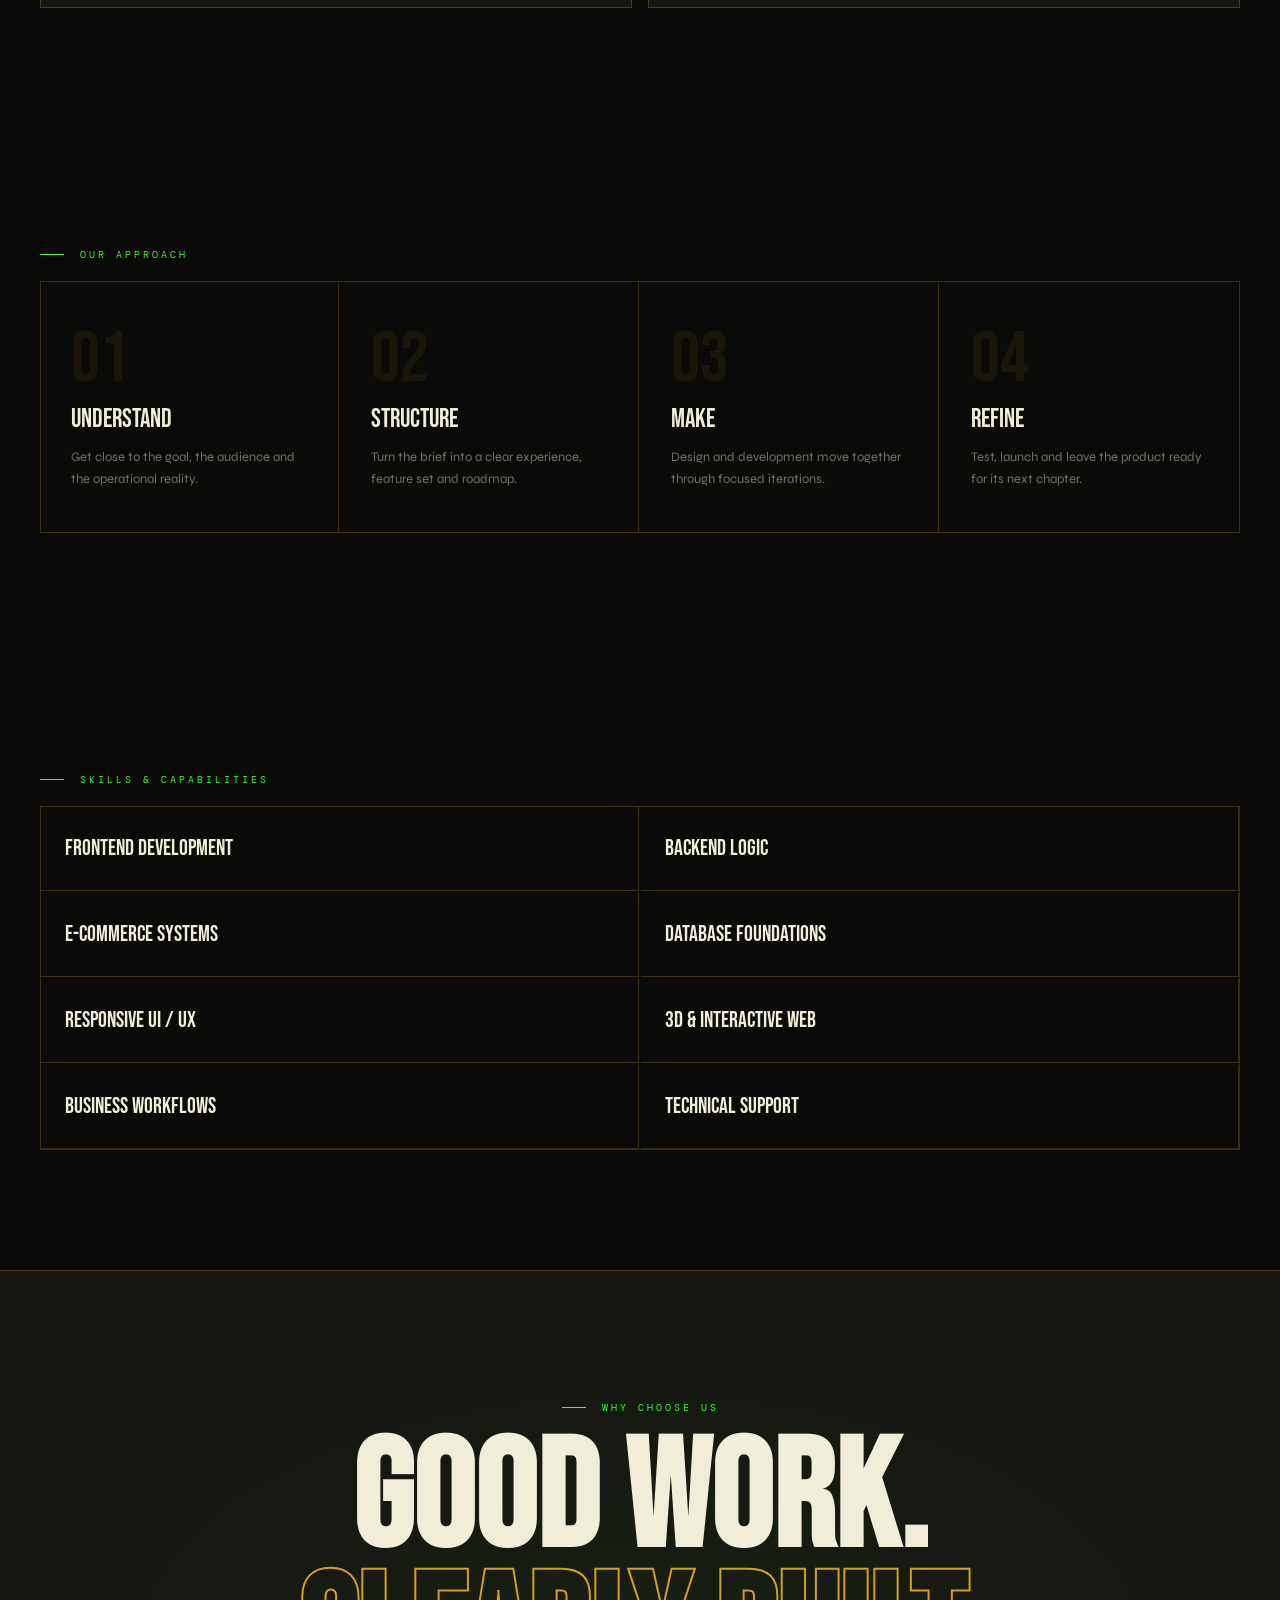
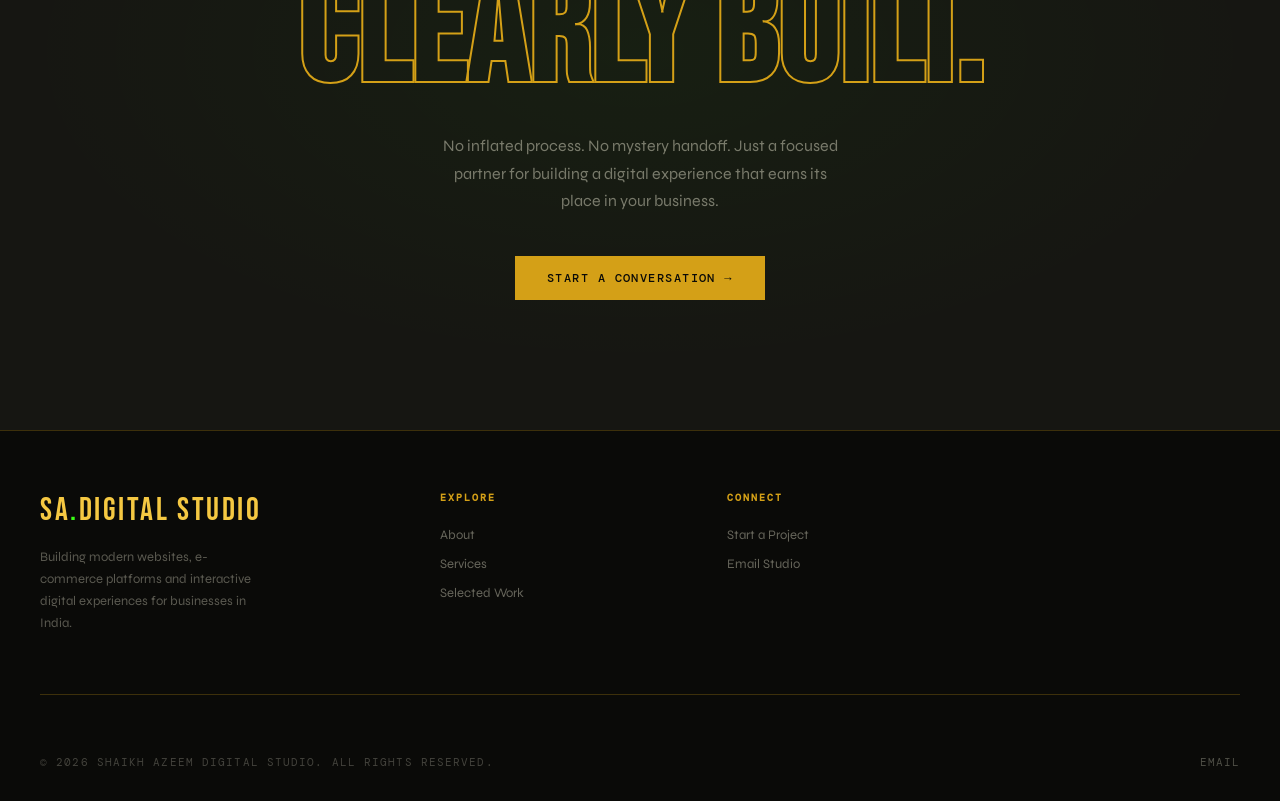
==== commit 05955e67: "." ====
--- a/about.html
+++ b/about.html
@@ -1,13 +1,160 @@
 <!doctype html>
 <html lang="en">
-<head><meta charset="UTF-8" /><meta name="viewport" content="width=device-width, initial-scale=1.0" /><title>About | Shaikh Azeem Digital Studio</title><link rel="preconnect" href="https://fonts.googleapis.com" /><link rel="preconnect" href="https://fonts.gstatic.com" crossorigin /><link href="https://fonts.googleapis.com/css2?family=Bebas+Neue&family=Syne:wght@400;500;600;700;800&family=DM+Mono:wght@300;400;500&display=swap" rel="stylesheet" /><link rel="stylesheet" href="shared.css" /></head>
-<body><div id="cursor"></div><div id="cursor-ring"></div>
-<nav id="nav"><a href="index.html" class="nav-logo">SHAIKH<span>.</span>AZEEM <small>DIGITAL STUDIO</small></a><ul class="nav-links"><li><a href="services.html">Services</a></li><li><a href="projects.html">Work</a></li><li><a href="index.html#process">Process</a></li><li><a href="about.html" class="active">About</a></li><li><a href="index.html#faq">FAQ</a></li></ul><a href="contact.html" class="nav-cta">Start a Project</a></nav>
-<main><section class="page-hero"><canvas class="hero-canvas"></canvas><div class="hero-glow"></div><div class="hero-glow gold"></div><div class="page-hero-inner"><div class="eyebrow">ABOUT THE STUDIO · DIGITAL SOLUTIONS · INDIA</div><h1 class="hero-title"><span class="gold">BUILT WITH</span><br /><span class="stroke">PURPOSE.</span></h1><p class="hero-lede">A web developer and digital solutions professional focused on building modern websites, e-commerce platforms and interactive digital experiences that solve real business needs.</p></div></section>
-<section class="page-section"><div class="section-label">Who We Are</div><div class="about-grid"><article class="panel reveal"><div class="number">01</div><h3>USEFUL BY DESIGN.</h3><p>Shaikh Azeem Digital Studio is an independent digital practice for businesses that need a thoughtful, capable online presence. We combine design thinking with hands-on development to make digital work feel clear, considered and useful.</p></article><article class="panel green reveal"><div class="number">02</div><h3>BUILT FOR THE NEXT STEP.</h3><p>Every project starts with the business need behind the brief. The outcome is a focused system that can be understood today, used confidently tomorrow and extended when the business is ready.</p></article></div></section>
-<section class="page-section section-tight"><div class="section-label">What We Build</div><div class="two-col"><article class="info-block reveal"><h3>WEB EXPERIENCES</h3><p>Responsive marketing sites, portfolios and digital experiences with a strong visual point of view and a dependable technical foundation.</p><div class="tags"><span class="tag">Responsive</span><span class="tag green">UI / UX</span><span class="tag">Performance</span></div></article><article class="info-block reveal"><h3>BUSINESS SYSTEMS</h3><p>E-commerce platforms, dashboards and custom tools that connect customer journeys with the workflows that keep a business moving.</p><div class="tags"><span class="tag">E-Commerce</span><span class="tag green">Full-Stack</span><span class="tag">SQL</span></div></article></div></section>
-<section class="page-section section-tight"><div class="section-label">Our Approach</div><div class="process-grid reveal"><div class="process-step"><div class="step-num">01</div><div class="step-title">UNDERSTAND</div><div class="step-desc">Get close to the goal, the audience and the operational reality.</div></div><div class="process-step"><div class="step-num">02</div><div class="step-title">STRUCTURE</div><div class="step-desc">Turn the brief into a clear experience, feature set and roadmap.</div></div><div class="process-step"><div class="step-num">03</div><div class="step-title">MAKE</div><div class="step-desc">Design and development move together through focused iterations.</div></div><div class="process-step"><div class="step-num">04</div><div class="step-title">REFINE</div><div class="step-desc">Test, launch and leave the product ready for its next chapter.</div></div></div></section>
-<section class="page-section section-tight"><div class="section-label">Skills & Capabilities</div><div class="capability-list reveal"><div class="capability">Frontend Development</div><div class="capability">Backend Logic</div><div class="capability">E-Commerce Systems</div><div class="capability">Database Foundations</div><div class="capability">Responsive UI / UX</div><div class="capability">3D & Interactive Web</div><div class="capability">Business Workflows</div><div class="capability">Technical Support</div></div></section>
-<section class="cta"><div class="section-label" style="justify-content:center">Why Choose Us</div><h2 class="cta-title reveal">GOOD WORK.<br /><span class="outline">CLEARLY BUILT.</span></h2><p class="cta-copy reveal">No inflated process. No mystery handoff. Just a focused partner for building a digital experience that earns its place in your business.</p><a href="contact.html" class="btn-primary reveal">Start a Conversation →</a></section></main>
-<footer><div class="footer-inner"><div class="footer-top"><div class="footer-brand"><a href="index.html" class="logo">SA<span>.</span>DIGITAL STUDIO</a><p>Building modern websites, e-commerce platforms and interactive digital experiences for businesses in India.</p></div><div class="footer-col"><h4>Explore</h4><ul><li><a href="about.html">About</a></li><li><a href="services.html">Services</a></li><li><a href="projects.html">Selected Work</a></li></ul></div><div class="footer-col"><h4>Connect</h4><ul><li><a href="contact.html">Start a Project</a></li><li><a href="mailto:Shaikhazeem.official@gmail.com">Email Studio</a></li></ul></div></div><div class="footer-bottom"><span>© 2026 SHAIKH AZEEM DIGITAL STUDIO. ALL RIGHTS RESERVED.</span><div class="footer-socials"><a href="mailto:Shaikhazeem.official@gmail.com">EMAIL</a></div></div></div></footer>
-<nav class="mobile-dock" aria-label="Mobile navigation"><a href="index.html"><span>⌂</span>HOME</a><a href="services.html"><span>▦</span>SERVICES</a><a href="projects.html"><span>◫</span>PROJECTS</a><a href="about.html" class="active"><span>◎</span>ABOUT</a><a href="contact.html"><span>✉</span>CONTACT</a></nav><a href="contact.html" class="float-btn" aria-label="Start a project">→</a><script src="shared.js"></script></body></html>
+
+<head>
+    <meta charset="UTF-8" />
+    <meta name="viewport" content="width=device-width, initial-scale=1.0" />
+    <title>About | SA Digital Studio</title>
+    <link rel="preconnect" href="https://fonts.googleapis.com" />
+    <link rel="preconnect" href="https://fonts.gstatic.com" crossorigin />
+    <link
+        href="https://fonts.googleapis.com/css2?family=Bebas+Neue&family=Syne:wght@400;500;600;700;800&family=DM+Mono:wght@300;400;500&display=swap"
+        rel="stylesheet" />
+    <link rel="stylesheet" href="shared.css" />
+</head>
+
+<body>
+    <div id="cursor"></div>
+    <div id="cursor-ring"></div>
+    <nav id="nav"><a href="index.html" class="nav-logo">SHAIKH<span>.</span>AZEEM <small>DIGITAL STUDIO</small></a>
+        <ul class="nav-links">
+            <li><a href="services.html">Services</a></li>
+            <li><a href="projects.html">Work</a></li>
+            <li><a href="index.html#process">Process</a></li>
+            <li><a href="about.html" class="active">About</a></li>
+            <li><a href="index.html#faq">FAQ</a></li>
+        </ul><a href="contact.html" class="nav-cta">Start a Project</a>
+    </nav>
+    <main>
+        <section class="page-hero"><canvas class="hero-canvas"></canvas>
+            <div class="hero-glow"></div>
+            <div class="hero-glow gold"></div>
+            <div class="page-hero-inner">
+                <div class="eyebrow">ABOUT THE STUDIO · DIGITAL SOLUTIONS · INDIA</div>
+                <h1 class="hero-title"><span class="gold">BUILT WITH</span><br /><span class="stroke">PURPOSE.</span>
+                </h1>
+                <p class="hero-lede">A web developer and digital solutions professional focused on building modern
+                    websites, e-commerce platforms and interactive digital experiences that solve real business needs.
+                </p>
+            </div>
+        </section>
+        <section class="page-section">
+            <div class="section-label">Who We Are</div>
+            <div class="about-grid">
+                <article class="panel reveal">
+                    <div class="number">01</div>
+                    <h3>USEFUL BY DESIGN.</h3>
+                    <p>Shaikh Azeem Digital Studio is an independent digital practice for businesses that need a
+                        thoughtful, capable online presence. We combine design thinking with hands-on development to
+                        make digital work feel clear, considered and useful.</p>
+                </article>
+                <article class="panel green reveal">
+                    <div class="number">02</div>
+                    <h3>BUILT FOR THE NEXT STEP.</h3>
+                    <p>Every project starts with the business need behind the brief. The outcome is a focused system
+                        that can be understood today, used confidently tomorrow and extended when the business is ready.
+                    </p>
+                </article>
+            </div>
+        </section>
+        <section class="page-section section-tight">
+            <div class="section-label">What We Build</div>
+            <div class="two-col">
+                <article class="info-block reveal">
+                    <h3>WEB EXPERIENCES</h3>
+                    <p>Responsive marketing sites, portfolios and digital experiences with a strong visual point of view
+                        and a dependable technical foundation.</p>
+                    <div class="tags"><span class="tag">Responsive</span><span class="tag green">UI / UX</span><span
+                            class="tag">Performance</span></div>
+                </article>
+                <article class="info-block reveal">
+                    <h3>BUSINESS SYSTEMS</h3>
+                    <p>E-commerce platforms, dashboards and custom tools that connect customer journeys with the
+                        workflows that keep a business moving.</p>
+                    <div class="tags"><span class="tag">E-Commerce</span><span class="tag green">Full-Stack</span><span
+                            class="tag">SQL</span></div>
+                </article>
+            </div>
+        </section>
+        <section class="page-section section-tight">
+            <div class="section-label">Our Approach</div>
+            <div class="process-grid reveal">
+                <div class="process-step">
+                    <div class="step-num">01</div>
+                    <div class="step-title">UNDERSTAND</div>
+                    <div class="step-desc">Get close to the goal, the audience and the operational reality.</div>
+                </div>
+                <div class="process-step">
+                    <div class="step-num">02</div>
+                    <div class="step-title">STRUCTURE</div>
+                    <div class="step-desc">Turn the brief into a clear experience, feature set and roadmap.</div>
+                </div>
+                <div class="process-step">
+                    <div class="step-num">03</div>
+                    <div class="step-title">MAKE</div>
+                    <div class="step-desc">Design and development move together through focused iterations.</div>
+                </div>
+                <div class="process-step">
+                    <div class="step-num">04</div>
+                    <div class="step-title">REFINE</div>
+                    <div class="step-desc">Test, launch and leave the product ready for its next chapter.</div>
+                </div>
+            </div>
+        </section>
+        <section class="page-section section-tight">
+            <div class="section-label">Skills & Capabilities</div>
+            <div class="capability-list reveal">
+                <div class="capability">Frontend Development</div>
+                <div class="capability">Backend Logic</div>
+                <div class="capability">E-Commerce Systems</div>
+                <div class="capability">Database Foundations</div>
+                <div class="capability">Responsive UI / UX</div>
+                <div class="capability">3D & Interactive Web</div>
+                <div class="capability">Business Workflows</div>
+                <div class="capability">Technical Support</div>
+            </div>
+        </section>
+        <section class="cta">
+            <div class="section-label" style="justify-content:center">Why Choose Us</div>
+            <h2 class="cta-title reveal">GOOD WORK.<br /><span class="outline">CLEARLY BUILT.</span></h2>
+            <p class="cta-copy reveal">No inflated process. No mystery handoff. Just a focused partner for building a
+                digital experience that earns its place in your business.</p><a href="contact.html"
+                class="btn-primary reveal">Start a Conversation →</a>
+        </section>
+    </main>
+    <footer>
+        <div class="footer-inner">
+            <div class="footer-top">
+                <div class="footer-brand"><a href="index.html" class="logo">SA<span>.</span>DIGITAL STUDIO</a>
+                    <p>Building modern websites, e-commerce platforms and interactive digital experiences for businesses
+                        in India.</p>
+                </div>
+                <div class="footer-col">
+                    <h4>Explore</h4>
+                    <ul>
+                        <li><a href="about.html">About</a></li>
+                        <li><a href="services.html">Services</a></li>
+                        <li><a href="projects.html">Selected Work</a></li>
+                    </ul>
+                </div>
+                <div class="footer-col">
+                    <h4>Connect</h4>
+                    <ul>
+                        <li><a href="contact.html">Start a Project</a></li>
+                        <li><a href="mailto:Shaikhazeem.official@gmail.com">Email Studio</a></li>
+                    </ul>
+                </div>
+            </div>
+            <div class="footer-bottom"><span>© 2026 SHAIKH AZEEM DIGITAL STUDIO. ALL RIGHTS RESERVED.</span>
+                <div class="footer-socials"><a href="mailto:Shaikhazeem.official@gmail.com">EMAIL</a></div>
+            </div>
+        </div>
+    </footer>
+    <nav class="mobile-dock" aria-label="Mobile navigation"><a href="index.html"><span>⌂</span>HOME</a><a
+            href="services.html"><span>▦</span>SERVICES</a><a href="projects.html"><span>◫</span>PROJECTS</a><a
+            href="about.html" class="active"><span>◎</span>ABOUT</a><a href="contact.html"><span>✉</span>CONTACT</a>
+    </nav><a href="contact.html" class="float-btn" aria-label="Start a project">→</a>
+    <script src="shared.js"></script>
+</body>
+
+</html>
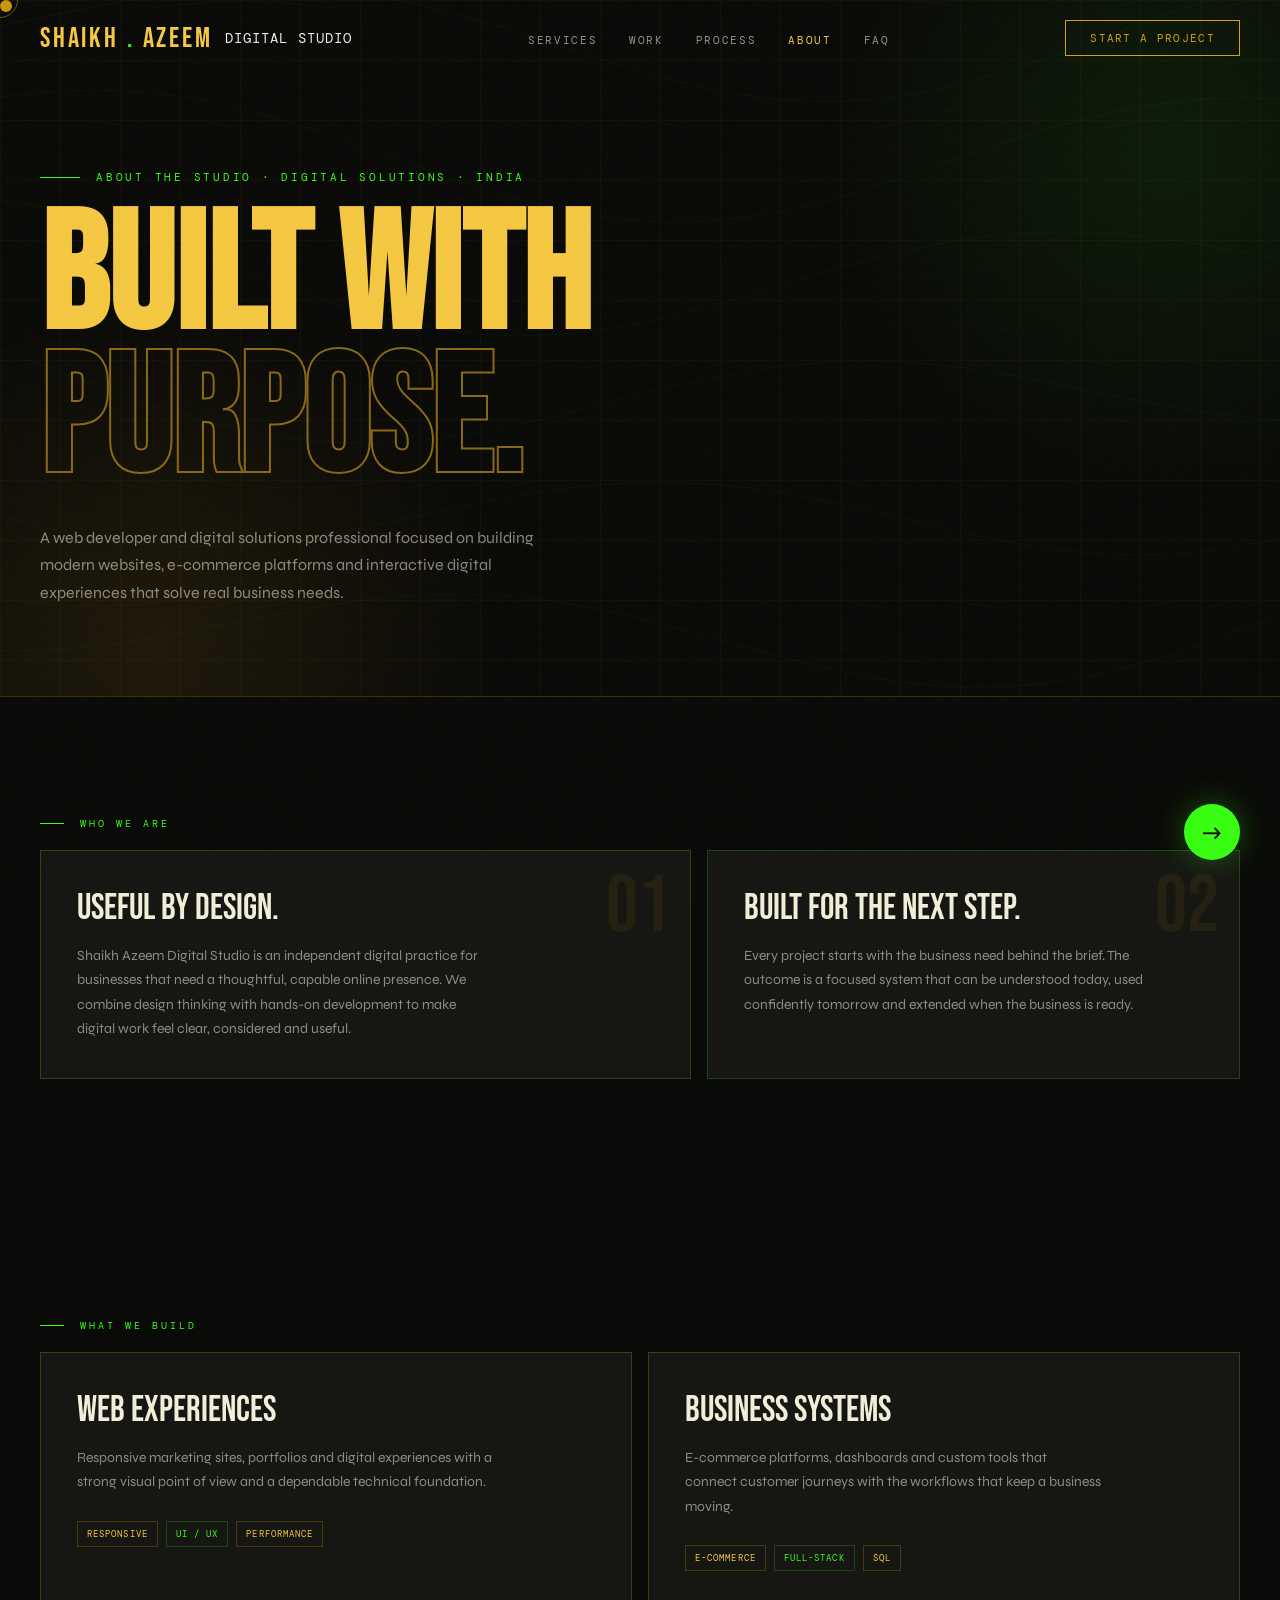
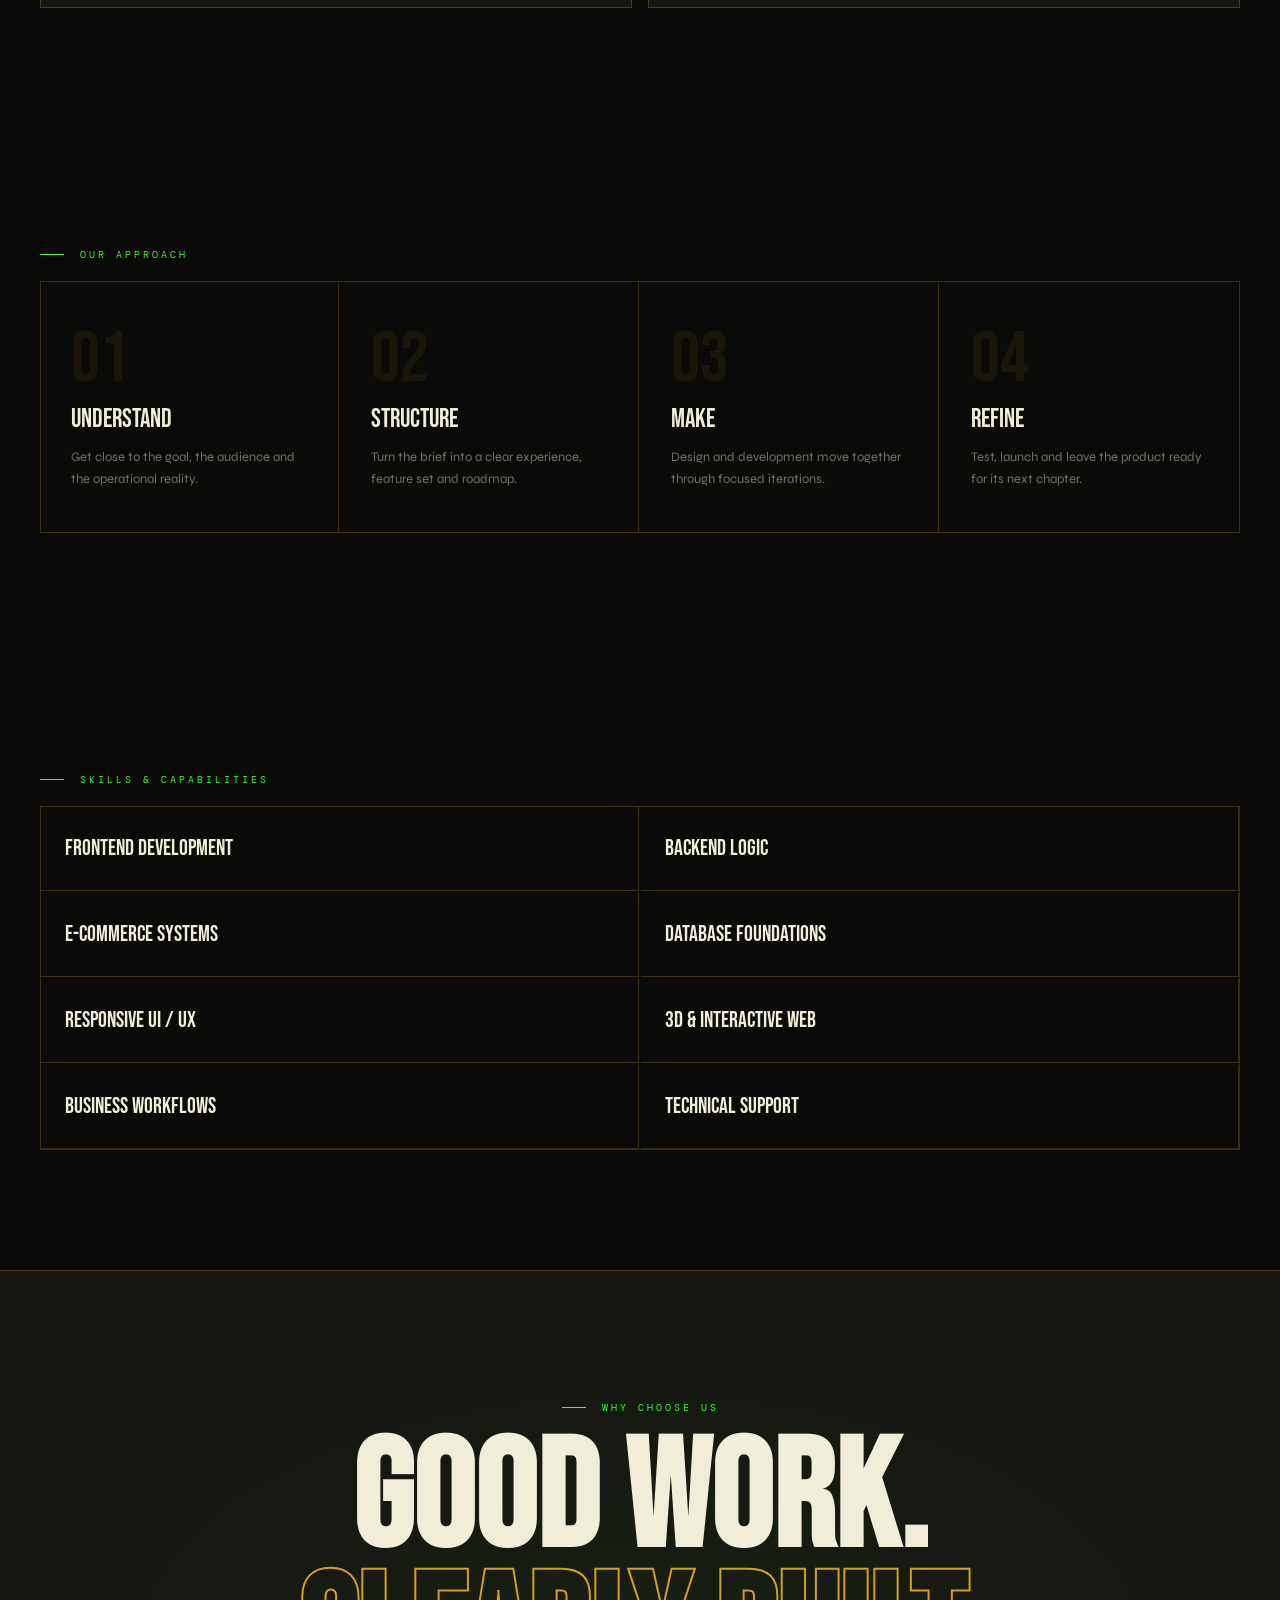
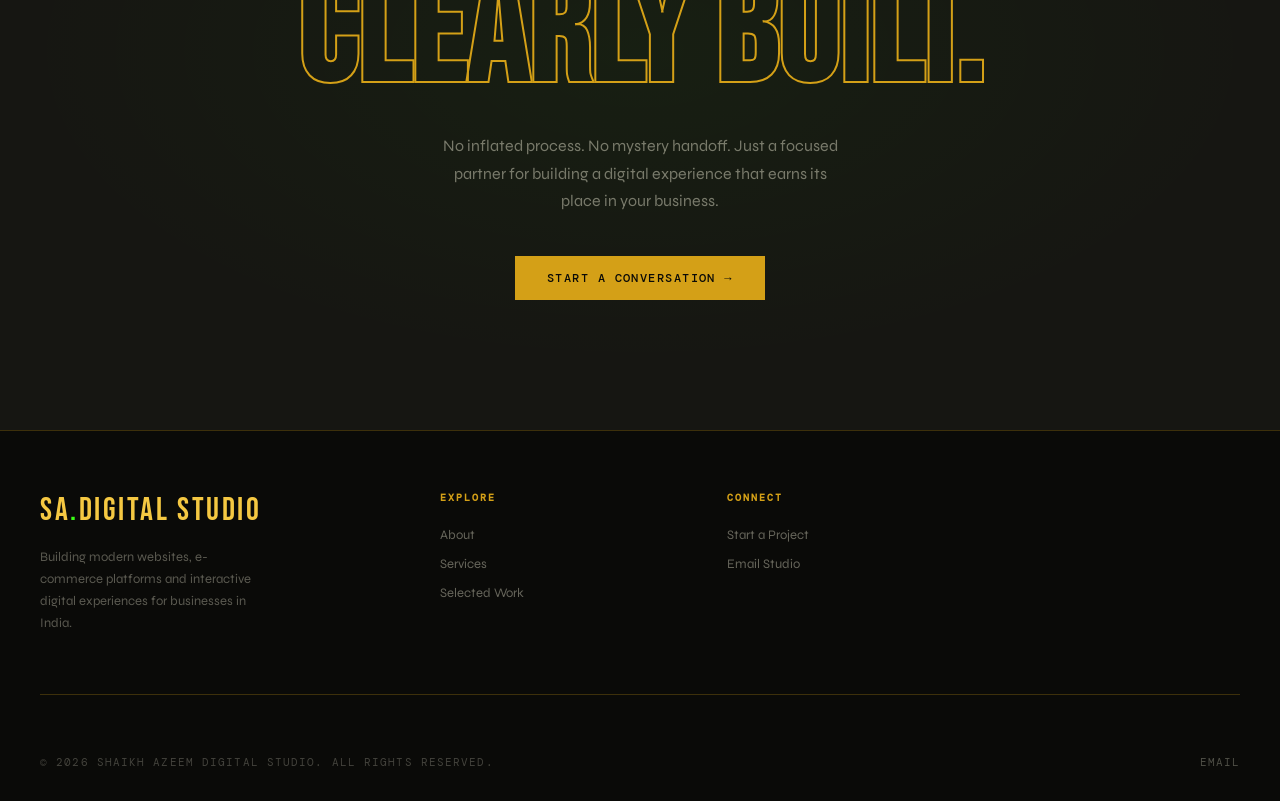
==== commit 2f6a815c: "logo add" ====
--- a/about.html
+++ b/about.html
@@ -5,6 +5,7 @@
     <meta charset="UTF-8" />
     <meta name="viewport" content="width=device-width, initial-scale=1.0" />
     <title>About | SA Digital Studio</title>
+    <link rel="icon" type="image/png" href="images/icon/sa1.jpeg" />
     <link rel="preconnect" href="https://fonts.googleapis.com" />
     <link rel="preconnect" href="https://fonts.gstatic.com" crossorigin />
     <link
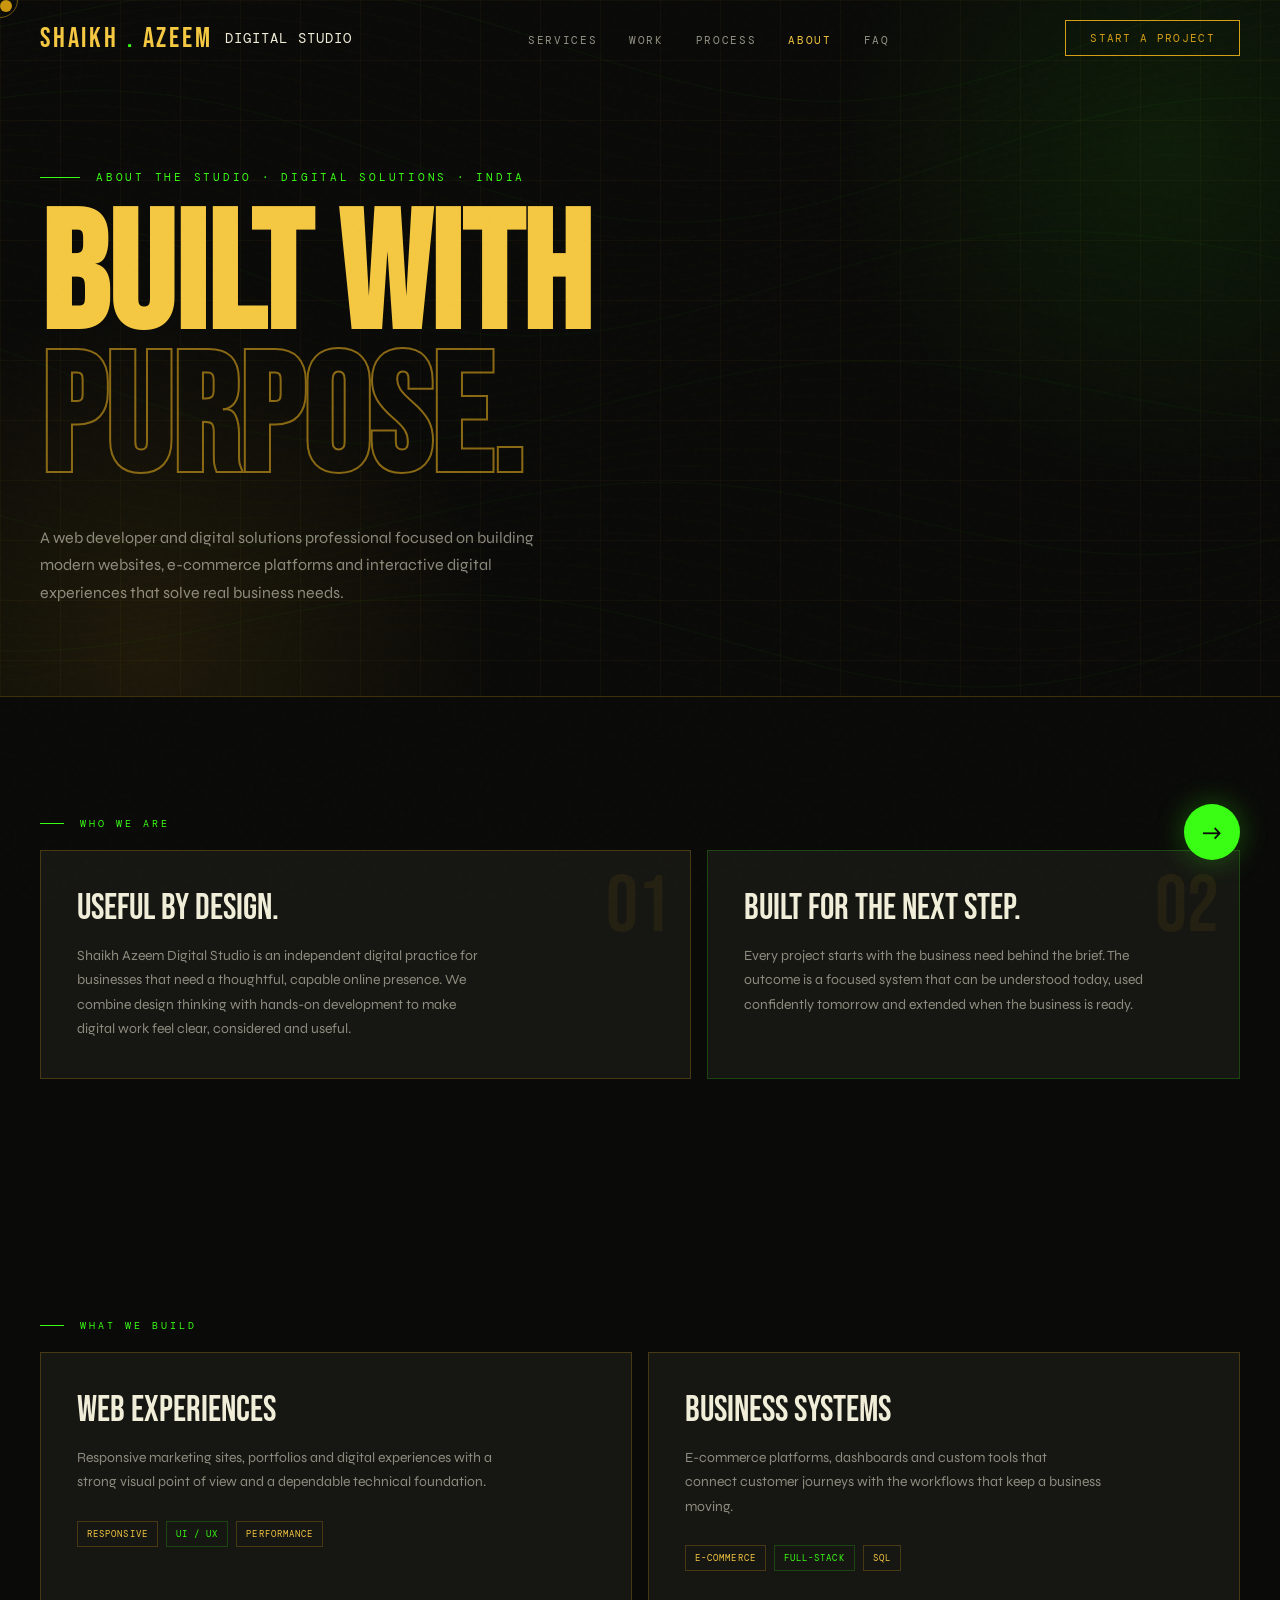
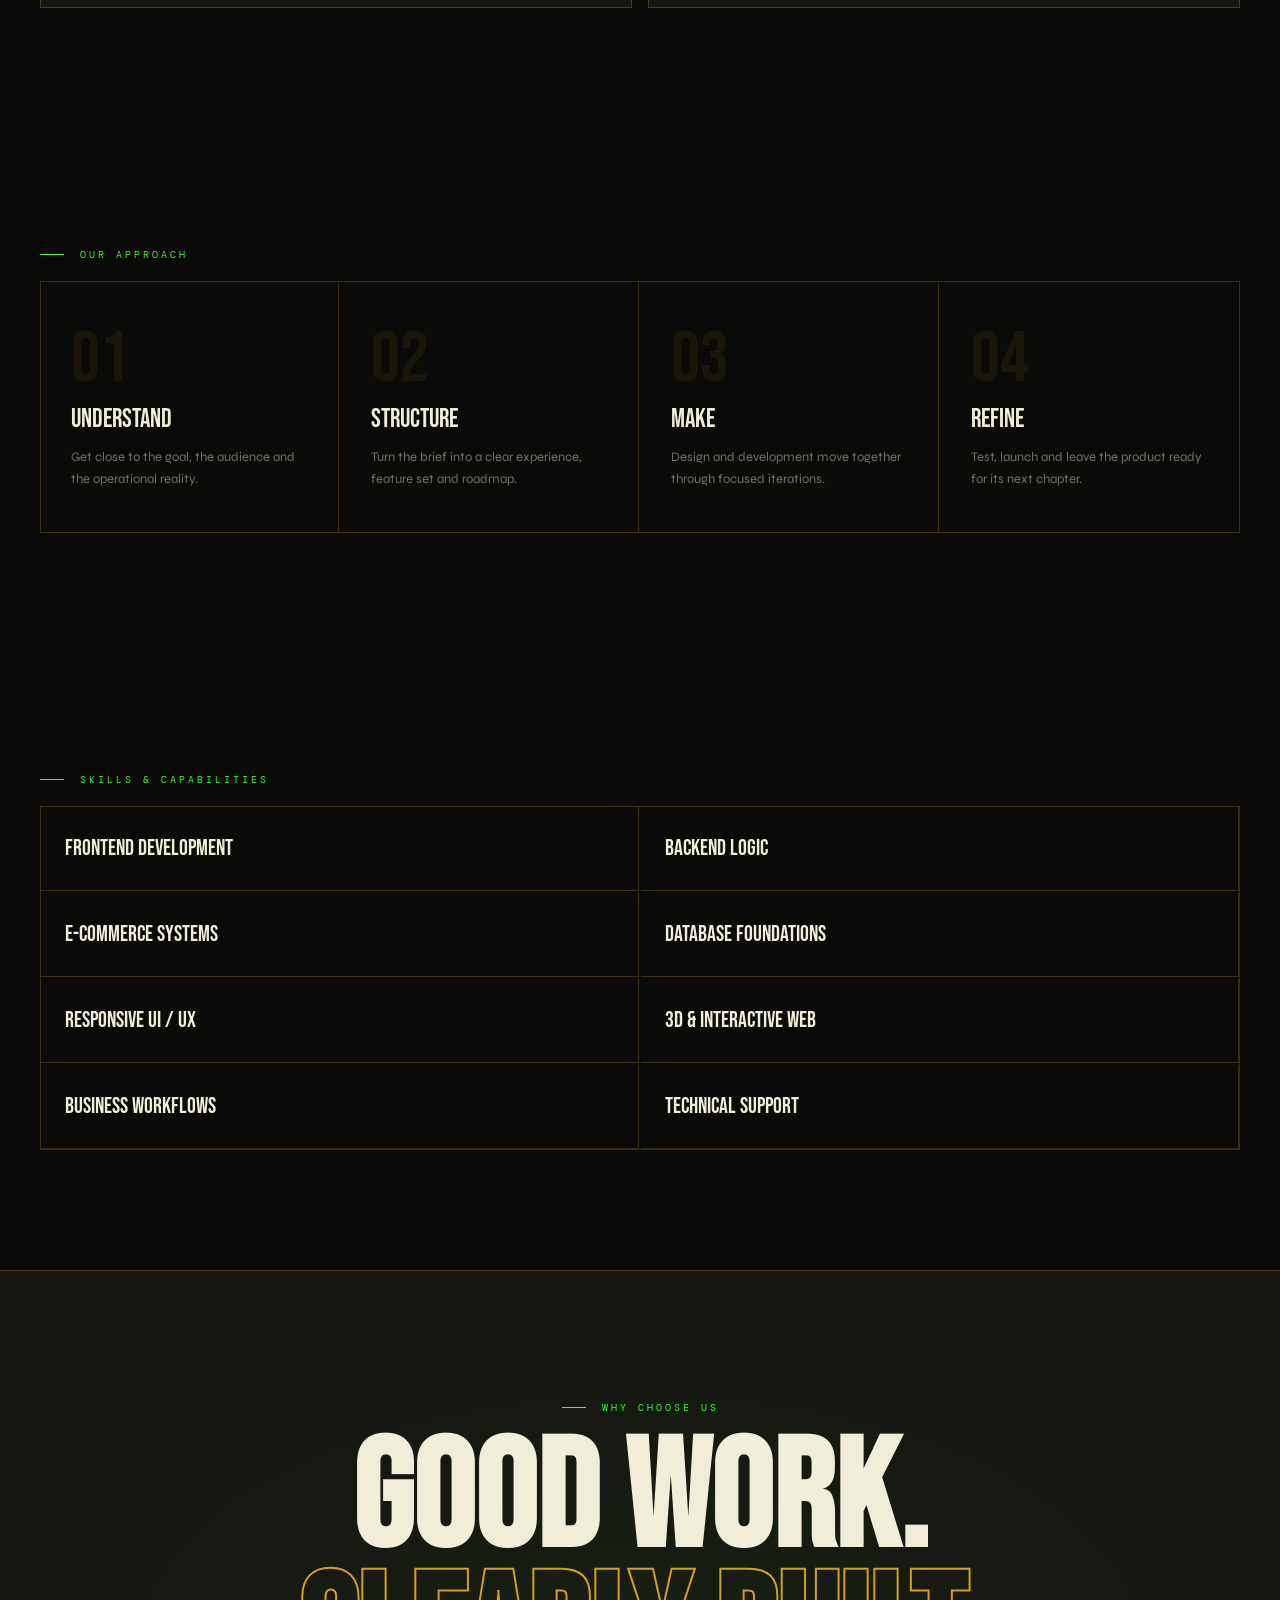
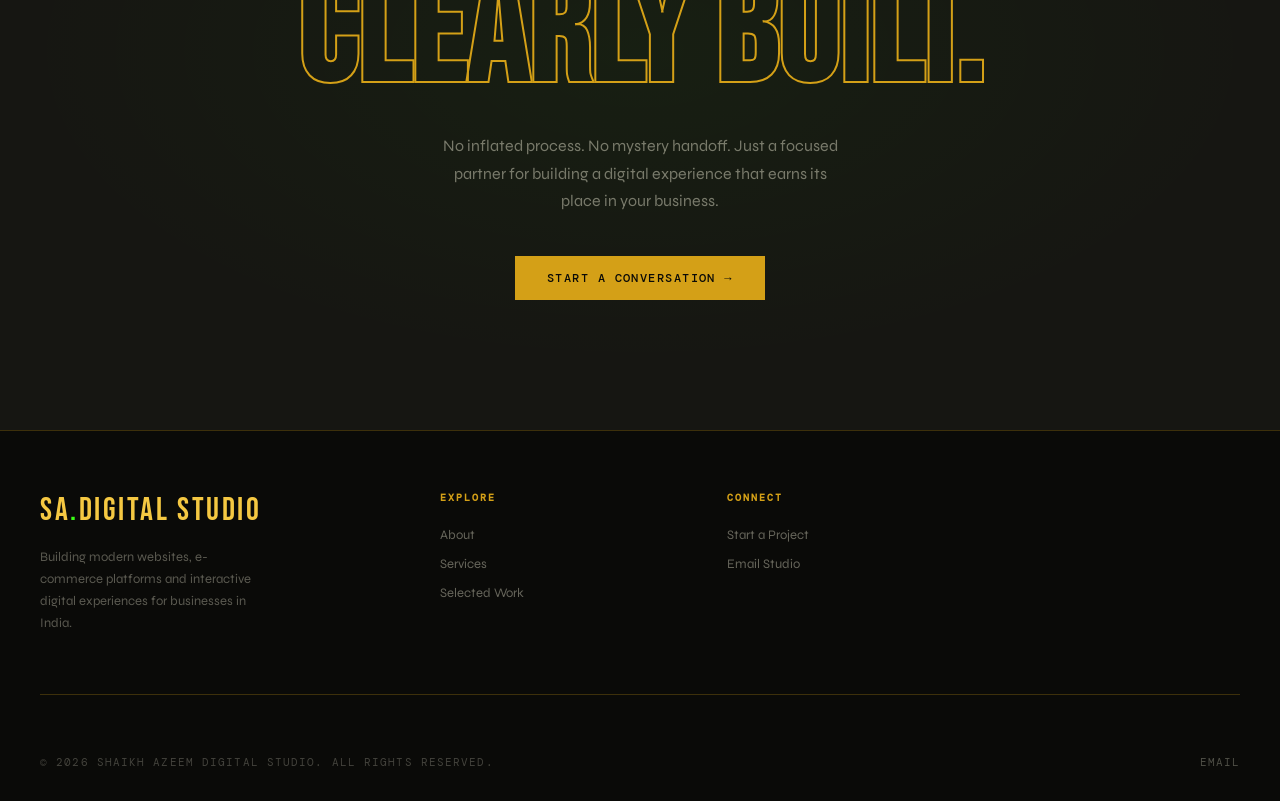
==== commit bc1a2141: "." ====
--- a/about.html
+++ b/about.html
@@ -1,161 +1,236 @@
 <!doctype html>
 <html lang="en">
-
-<head>
+  <head>
     <meta charset="UTF-8" />
     <meta name="viewport" content="width=device-width, initial-scale=1.0" />
-    <title>About | SA Digital Studio</title>
-    <link rel="icon" type="image/png" href="images/icon/sa1.jpeg" />
+    <title>About | Shaikh Azeem Digital Studio</title>
+    <meta
+      name="description"
+      content="Learn about Shaikh Azeem — web developer and founder of SA Studio, building modern websites, e-commerce platforms and digital solutions from Parbhani, Maharashtra."
+    />
+    <meta
+      name="keywords"
+      content="Shaikh Azeem, about Shaikh Azeem, SA Digital Studio, web developer Parbhani, web developer Maharashtra, freelance web developer India"
+    />
+    <meta name="author" content="Shaikh Azeem" />
+    <meta name="robots" content="index, follow" />
+    <link rel="canonical" href="https://shaikh-azeem.vercel.app/about.html" />
+    <meta property="og:title" content="About | Shaikh Azeem Digital Studio" />
+    <meta
+      property="og:description"
+      content="Web developer and founder of SA Studio, building modern websites, e-commerce platforms and digital solutions from Parbhani, Maharashtra."
+    />
+    <meta
+      property="og:url"
+      content="https://shaikh-azeem.vercel.app/about.html"
+    />
+    <meta property="og:type" content="website" />
+    <meta property="og:locale" content="en_IN" />
     <link rel="preconnect" href="https://fonts.googleapis.com" />
     <link rel="preconnect" href="https://fonts.gstatic.com" crossorigin />
     <link
-        href="https://fonts.googleapis.com/css2?family=Bebas+Neue&family=Syne:wght@400;500;600;700;800&family=DM+Mono:wght@300;400;500&display=swap"
-        rel="stylesheet" />
+      href="https://fonts.googleapis.com/css2?family=Bebas+Neue&family=Syne:wght@400;500;600;700;800&family=DM+Mono:wght@300;400;500&display=swap"
+      rel="stylesheet"
+    />
     <link rel="stylesheet" href="shared.css" />
-</head>
-
-<body>
+  </head>
+  <body>
     <div id="cursor"></div>
     <div id="cursor-ring"></div>
-    <nav id="nav"><a href="index.html" class="nav-logo">SHAIKH<span>.</span>AZEEM <small>DIGITAL STUDIO</small></a>
-        <ul class="nav-links">
-            <li><a href="services.html">Services</a></li>
-            <li><a href="projects.html">Work</a></li>
-            <li><a href="index.html#process">Process</a></li>
-            <li><a href="about.html" class="active">About</a></li>
-            <li><a href="index.html#faq">FAQ</a></li>
-        </ul><a href="contact.html" class="nav-cta">Start a Project</a>
+    <nav id="nav">
+      <a href="index.html" class="nav-logo"
+        >SHAIKH<span>.</span>AZEEM <small>DIGITAL STUDIO</small></a
+      >
+      <ul class="nav-links">
+        <li><a href="services.html">Services</a></li>
+        <li><a href="projects.html">Work</a></li>
+        <li><a href="index.html#process">Process</a></li>
+        <li><a href="about.html" class="active">About</a></li>
+        <li><a href="index.html#faq">FAQ</a></li>
+      </ul>
+      <a href="contact.html" class="nav-cta">Start a Project</a>
     </nav>
     <main>
-        <section class="page-hero"><canvas class="hero-canvas"></canvas>
-            <div class="hero-glow"></div>
-            <div class="hero-glow gold"></div>
-            <div class="page-hero-inner">
-                <div class="eyebrow">ABOUT THE STUDIO · DIGITAL SOLUTIONS · INDIA</div>
-                <h1 class="hero-title"><span class="gold">BUILT WITH</span><br /><span class="stroke">PURPOSE.</span>
-                </h1>
-                <p class="hero-lede">A web developer and digital solutions professional focused on building modern
-                    websites, e-commerce platforms and interactive digital experiences that solve real business needs.
-                </p>
-            </div>
-        </section>
-        <section class="page-section">
-            <div class="section-label">Who We Are</div>
-            <div class="about-grid">
-                <article class="panel reveal">
-                    <div class="number">01</div>
-                    <h3>USEFUL BY DESIGN.</h3>
-                    <p>Shaikh Azeem Digital Studio is an independent digital practice for businesses that need a
-                        thoughtful, capable online presence. We combine design thinking with hands-on development to
-                        make digital work feel clear, considered and useful.</p>
-                </article>
-                <article class="panel green reveal">
-                    <div class="number">02</div>
-                    <h3>BUILT FOR THE NEXT STEP.</h3>
-                    <p>Every project starts with the business need behind the brief. The outcome is a focused system
-                        that can be understood today, used confidently tomorrow and extended when the business is ready.
-                    </p>
-                </article>
-            </div>
-        </section>
-        <section class="page-section section-tight">
-            <div class="section-label">What We Build</div>
-            <div class="two-col">
-                <article class="info-block reveal">
-                    <h3>WEB EXPERIENCES</h3>
-                    <p>Responsive marketing sites, portfolios and digital experiences with a strong visual point of view
-                        and a dependable technical foundation.</p>
-                    <div class="tags"><span class="tag">Responsive</span><span class="tag green">UI / UX</span><span
-                            class="tag">Performance</span></div>
-                </article>
-                <article class="info-block reveal">
-                    <h3>BUSINESS SYSTEMS</h3>
-                    <p>E-commerce platforms, dashboards and custom tools that connect customer journeys with the
-                        workflows that keep a business moving.</p>
-                    <div class="tags"><span class="tag">E-Commerce</span><span class="tag green">Full-Stack</span><span
-                            class="tag">SQL</span></div>
-                </article>
-            </div>
-        </section>
-        <section class="page-section section-tight">
-            <div class="section-label">Our Approach</div>
-            <div class="process-grid reveal">
-                <div class="process-step">
-                    <div class="step-num">01</div>
-                    <div class="step-title">UNDERSTAND</div>
-                    <div class="step-desc">Get close to the goal, the audience and the operational reality.</div>
-                </div>
-                <div class="process-step">
-                    <div class="step-num">02</div>
-                    <div class="step-title">STRUCTURE</div>
-                    <div class="step-desc">Turn the brief into a clear experience, feature set and roadmap.</div>
-                </div>
-                <div class="process-step">
-                    <div class="step-num">03</div>
-                    <div class="step-title">MAKE</div>
-                    <div class="step-desc">Design and development move together through focused iterations.</div>
-                </div>
-                <div class="process-step">
-                    <div class="step-num">04</div>
-                    <div class="step-title">REFINE</div>
-                    <div class="step-desc">Test, launch and leave the product ready for its next chapter.</div>
-                </div>
-            </div>
-        </section>
-        <section class="page-section section-tight">
-            <div class="section-label">Skills & Capabilities</div>
-            <div class="capability-list reveal">
-                <div class="capability">Frontend Development</div>
-                <div class="capability">Backend Logic</div>
-                <div class="capability">E-Commerce Systems</div>
-                <div class="capability">Database Foundations</div>
-                <div class="capability">Responsive UI / UX</div>
-                <div class="capability">3D & Interactive Web</div>
-                <div class="capability">Business Workflows</div>
-                <div class="capability">Technical Support</div>
-            </div>
-        </section>
-        <section class="cta">
-            <div class="section-label" style="justify-content:center">Why Choose Us</div>
-            <h2 class="cta-title reveal">GOOD WORK.<br /><span class="outline">CLEARLY BUILT.</span></h2>
-            <p class="cta-copy reveal">No inflated process. No mystery handoff. Just a focused partner for building a
-                digital experience that earns its place in your business.</p><a href="contact.html"
-                class="btn-primary reveal">Start a Conversation →</a>
-        </section>
+      <section class="page-hero">
+        <canvas class="hero-canvas"></canvas>
+        <div class="hero-glow"></div>
+        <div class="hero-glow gold"></div>
+        <div class="page-hero-inner">
+          <div class="eyebrow">
+            ABOUT THE STUDIO · DIGITAL SOLUTIONS · INDIA
+          </div>
+          <h1 class="hero-title">
+            <span class="gold">BUILT WITH</span><br /><span class="stroke"
+              >PURPOSE.</span
+            >
+          </h1>
+          <p class="hero-lede">
+            A web developer and digital solutions professional focused on
+            building modern websites, e-commerce platforms and interactive
+            digital experiences that solve real business needs.
+          </p>
+        </div>
+      </section>
+      <section class="page-section">
+        <div class="section-label">Who We Are</div>
+        <div class="about-grid">
+          <article class="panel reveal">
+            <div class="number">01</div>
+            <h3>USEFUL BY DESIGN.</h3>
+            <p>
+              Shaikh Azeem Digital Studio is an independent digital practice for
+              businesses that need a thoughtful, capable online presence. We
+              combine design thinking with hands-on development to make digital
+              work feel clear, considered and useful.
+            </p>
+          </article>
+          <article class="panel green reveal">
+            <div class="number">02</div>
+            <h3>BUILT FOR THE NEXT STEP.</h3>
+            <p>
+              Every project starts with the business need behind the brief. The
+              outcome is a focused system that can be understood today, used
+              confidently tomorrow and extended when the business is ready.
+            </p>
+          </article>
+        </div>
+      </section>
+      <section class="page-section section-tight">
+        <div class="section-label">What We Build</div>
+        <div class="two-col">
+          <article class="info-block reveal">
+            <h3>WEB EXPERIENCES</h3>
+            <p>
+              Responsive marketing sites, portfolios and digital experiences
+              with a strong visual point of view and a dependable technical
+              foundation.
+            </p>
+            <div class="tags">
+              <span class="tag">Responsive</span
+              ><span class="tag green">UI / UX</span
+              ><span class="tag">Performance</span>
+            </div>
+          </article>
+          <article class="info-block reveal">
+            <h3>BUSINESS SYSTEMS</h3>
+            <p>
+              E-commerce platforms, dashboards and custom tools that connect
+              customer journeys with the workflows that keep a business moving.
+            </p>
+            <div class="tags">
+              <span class="tag">E-Commerce</span
+              ><span class="tag green">Full-Stack</span
+              ><span class="tag">SQL</span>
+            </div>
+          </article>
+        </div>
+      </section>
+      <section class="page-section section-tight">
+        <div class="section-label">Our Approach</div>
+        <div class="process-grid reveal">
+          <div class="process-step">
+            <div class="step-num">01</div>
+            <div class="step-title">UNDERSTAND</div>
+            <div class="step-desc">
+              Get close to the goal, the audience and the operational reality.
+            </div>
+          </div>
+          <div class="process-step">
+            <div class="step-num">02</div>
+            <div class="step-title">STRUCTURE</div>
+            <div class="step-desc">
+              Turn the brief into a clear experience, feature set and roadmap.
+            </div>
+          </div>
+          <div class="process-step">
+            <div class="step-num">03</div>
+            <div class="step-title">MAKE</div>
+            <div class="step-desc">
+              Design and development move together through focused iterations.
+            </div>
+          </div>
+          <div class="process-step">
+            <div class="step-num">04</div>
+            <div class="step-title">REFINE</div>
+            <div class="step-desc">
+              Test, launch and leave the product ready for its next chapter.
+            </div>
+          </div>
+        </div>
+      </section>
+      <section class="page-section section-tight">
+        <div class="section-label">Skills & Capabilities</div>
+        <div class="capability-list reveal">
+          <div class="capability">Frontend Development</div>
+          <div class="capability">Backend Logic</div>
+          <div class="capability">E-Commerce Systems</div>
+          <div class="capability">Database Foundations</div>
+          <div class="capability">Responsive UI / UX</div>
+          <div class="capability">3D & Interactive Web</div>
+          <div class="capability">Business Workflows</div>
+          <div class="capability">Technical Support</div>
+        </div>
+      </section>
+      <section class="cta">
+        <div class="section-label" style="justify-content: center">
+          Why Choose Us
+        </div>
+        <h2 class="cta-title reveal">
+          GOOD WORK.<br /><span class="outline">CLEARLY BUILT.</span>
+        </h2>
+        <p class="cta-copy reveal">
+          No inflated process. No mystery handoff. Just a focused partner for
+          building a digital experience that earns its place in your business.
+        </p>
+        <a href="contact.html" class="btn-primary reveal"
+          >Start a Conversation →</a
+        >
+      </section>
     </main>
     <footer>
-        <div class="footer-inner">
-            <div class="footer-top">
-                <div class="footer-brand"><a href="index.html" class="logo">SA<span>.</span>DIGITAL STUDIO</a>
-                    <p>Building modern websites, e-commerce platforms and interactive digital experiences for businesses
-                        in India.</p>
-                </div>
-                <div class="footer-col">
-                    <h4>Explore</h4>
-                    <ul>
-                        <li><a href="about.html">About</a></li>
-                        <li><a href="services.html">Services</a></li>
-                        <li><a href="projects.html">Selected Work</a></li>
-                    </ul>
-                </div>
-                <div class="footer-col">
-                    <h4>Connect</h4>
-                    <ul>
-                        <li><a href="contact.html">Start a Project</a></li>
-                        <li><a href="mailto:Shaikhazeem.official@gmail.com">Email Studio</a></li>
-                    </ul>
-                </div>
-            </div>
-            <div class="footer-bottom"><span>© 2026 SHAIKH AZEEM DIGITAL STUDIO. ALL RIGHTS RESERVED.</span>
-                <div class="footer-socials"><a href="mailto:Shaikhazeem.official@gmail.com">EMAIL</a></div>
-            </div>
-        </div>
+      <div class="footer-inner">
+        <div class="footer-top">
+          <div class="footer-brand">
+            <a href="index.html" class="logo">SA<span>.</span>DIGITAL STUDIO</a>
+            <p>
+              Building modern websites, e-commerce platforms and interactive
+              digital experiences for businesses in India.
+            </p>
+          </div>
+          <div class="footer-col">
+            <h4>Explore</h4>
+            <ul>
+              <li><a href="about.html">About</a></li>
+              <li><a href="services.html">Services</a></li>
+              <li><a href="projects.html">Selected Work</a></li>
+            </ul>
+          </div>
+          <div class="footer-col">
+            <h4>Connect</h4>
+            <ul>
+              <li><a href="contact.html">Start a Project</a></li>
+              <li>
+                <a href="mailto:Shaikhazeem.official@gmail.com">Email Studio</a>
+              </li>
+            </ul>
+          </div>
+        </div>
+        <div class="footer-bottom">
+          <span>© 2026 SHAIKH AZEEM DIGITAL STUDIO. ALL RIGHTS RESERVED.</span>
+          <div class="footer-socials">
+            <a href="mailto:Shaikhazeem.official@gmail.com">EMAIL</a>
+          </div>
+        </div>
+      </div>
     </footer>
-    <nav class="mobile-dock" aria-label="Mobile navigation"><a href="index.html"><span>⌂</span>HOME</a><a
-            href="services.html"><span>▦</span>SERVICES</a><a href="projects.html"><span>◫</span>PROJECTS</a><a
-            href="about.html" class="active"><span>◎</span>ABOUT</a><a href="contact.html"><span>✉</span>CONTACT</a>
-    </nav><a href="contact.html" class="float-btn" aria-label="Start a project">→</a>
+    <nav class="mobile-dock" aria-label="Mobile navigation">
+      <a href="index.html"><span>⌂</span>HOME</a
+      ><a href="services.html"><span>▦</span>SERVICES</a
+      ><a href="projects.html"><span>◫</span>PROJECTS</a
+      ><a href="about.html" class="active"><span>◎</span>ABOUT</a
+      ><a href="contact.html"><span>✉</span>CONTACT</a>
+    </nav>
+    <a href="contact.html" class="float-btn" aria-label="Start a project">→</a>
     <script src="shared.js"></script>
-</body>
-
-</html>+  </body>
+</html>
